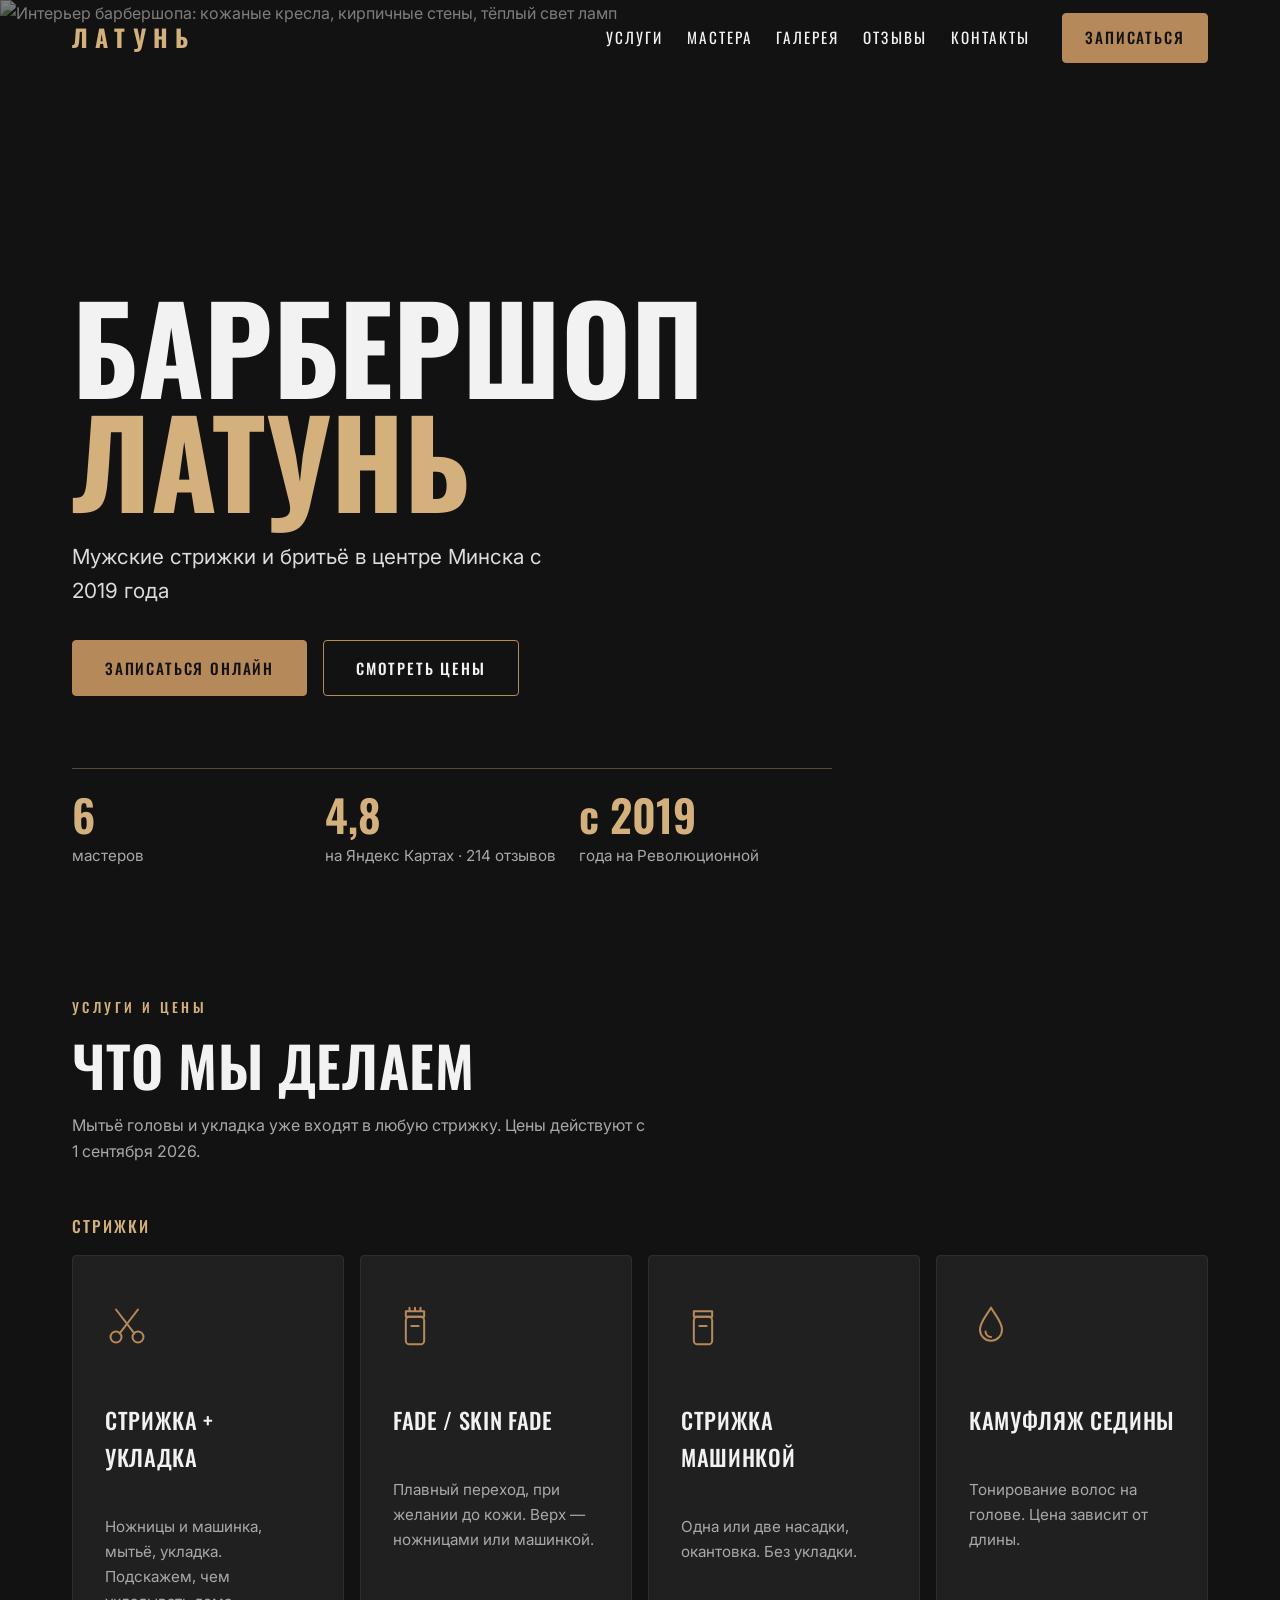
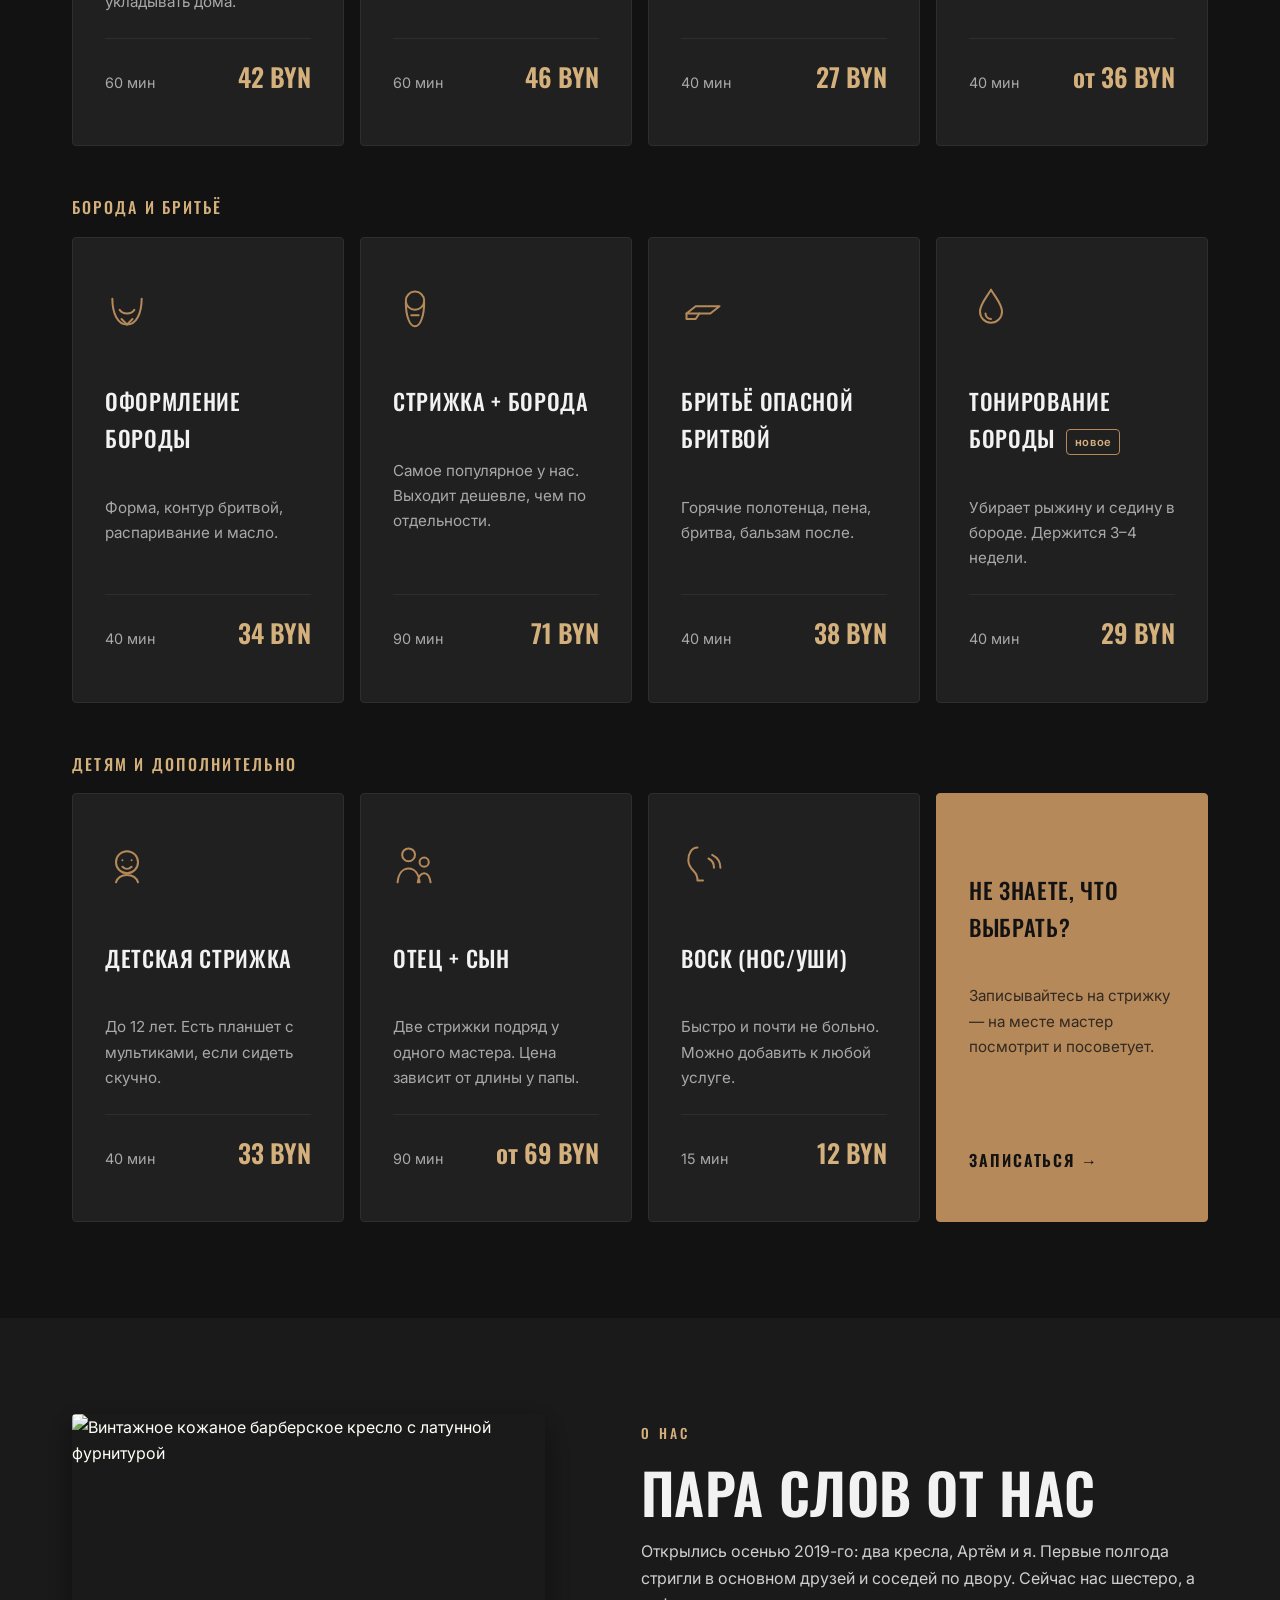
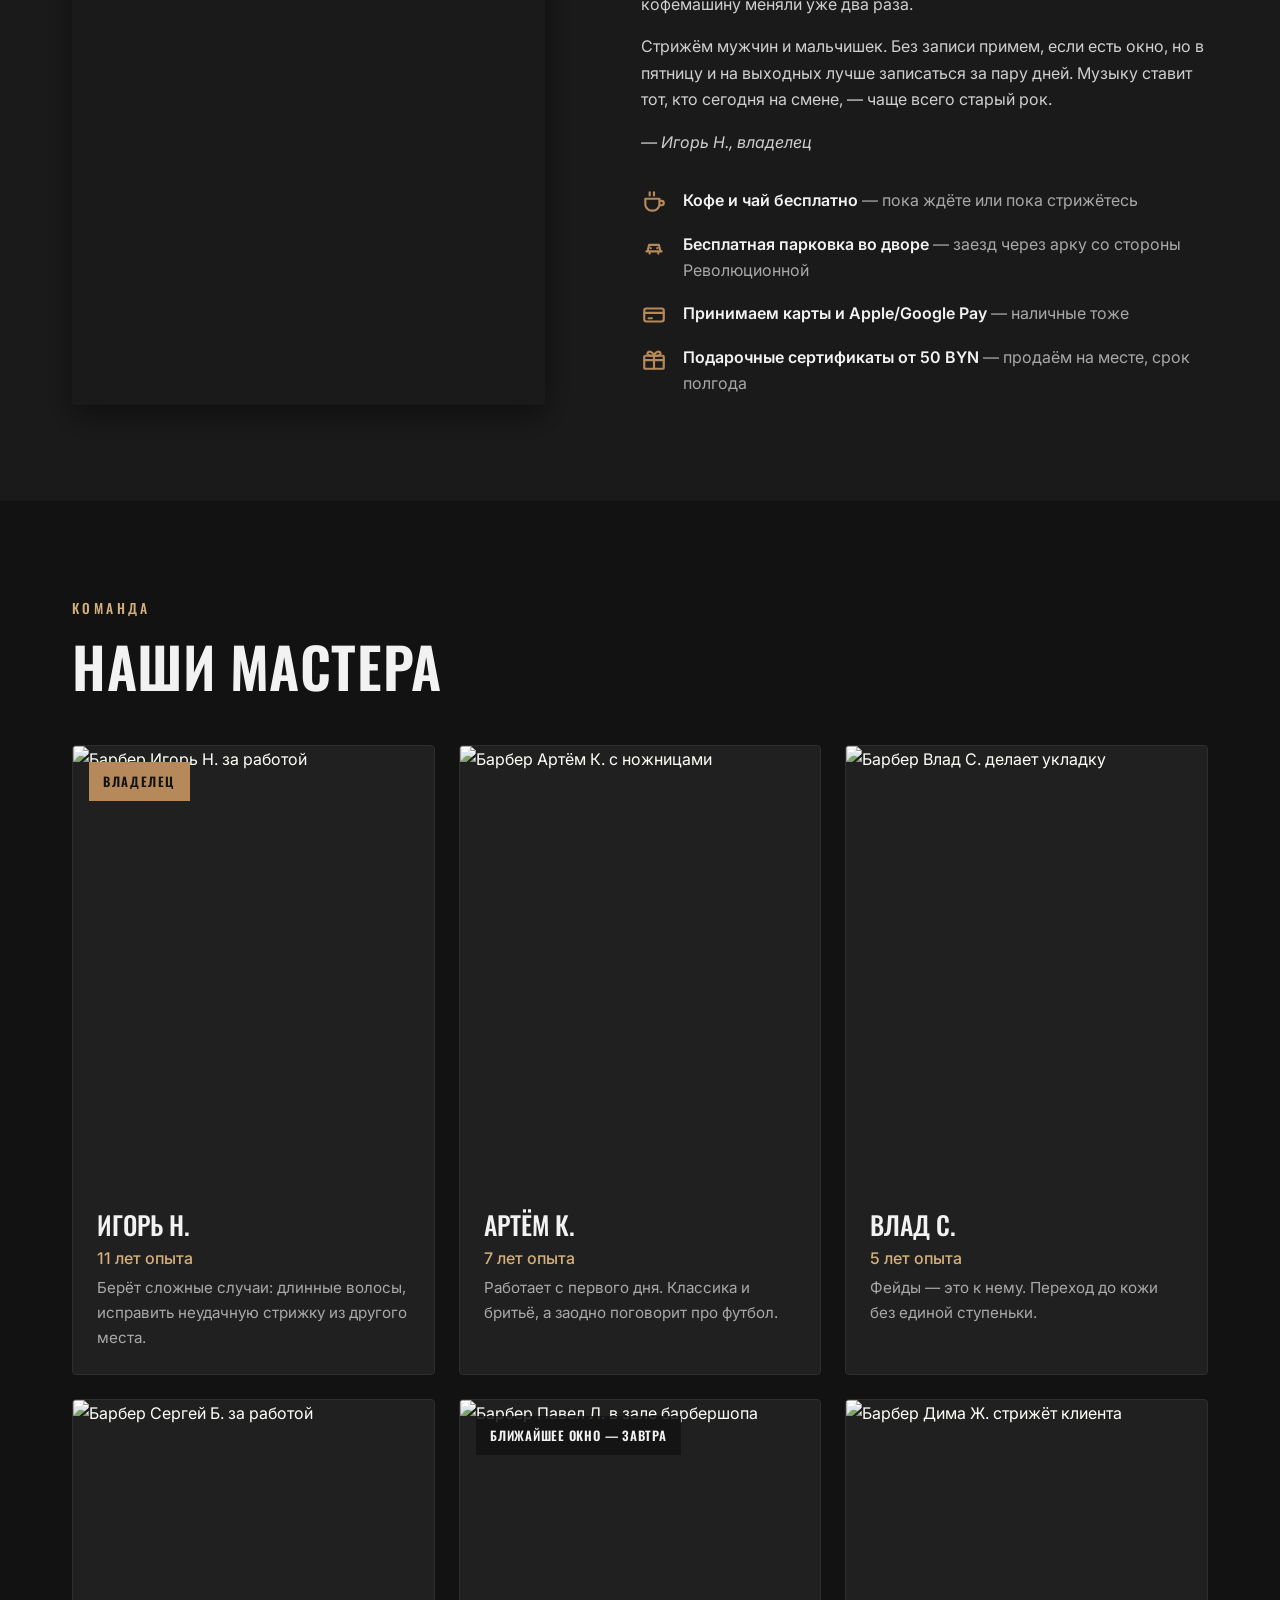
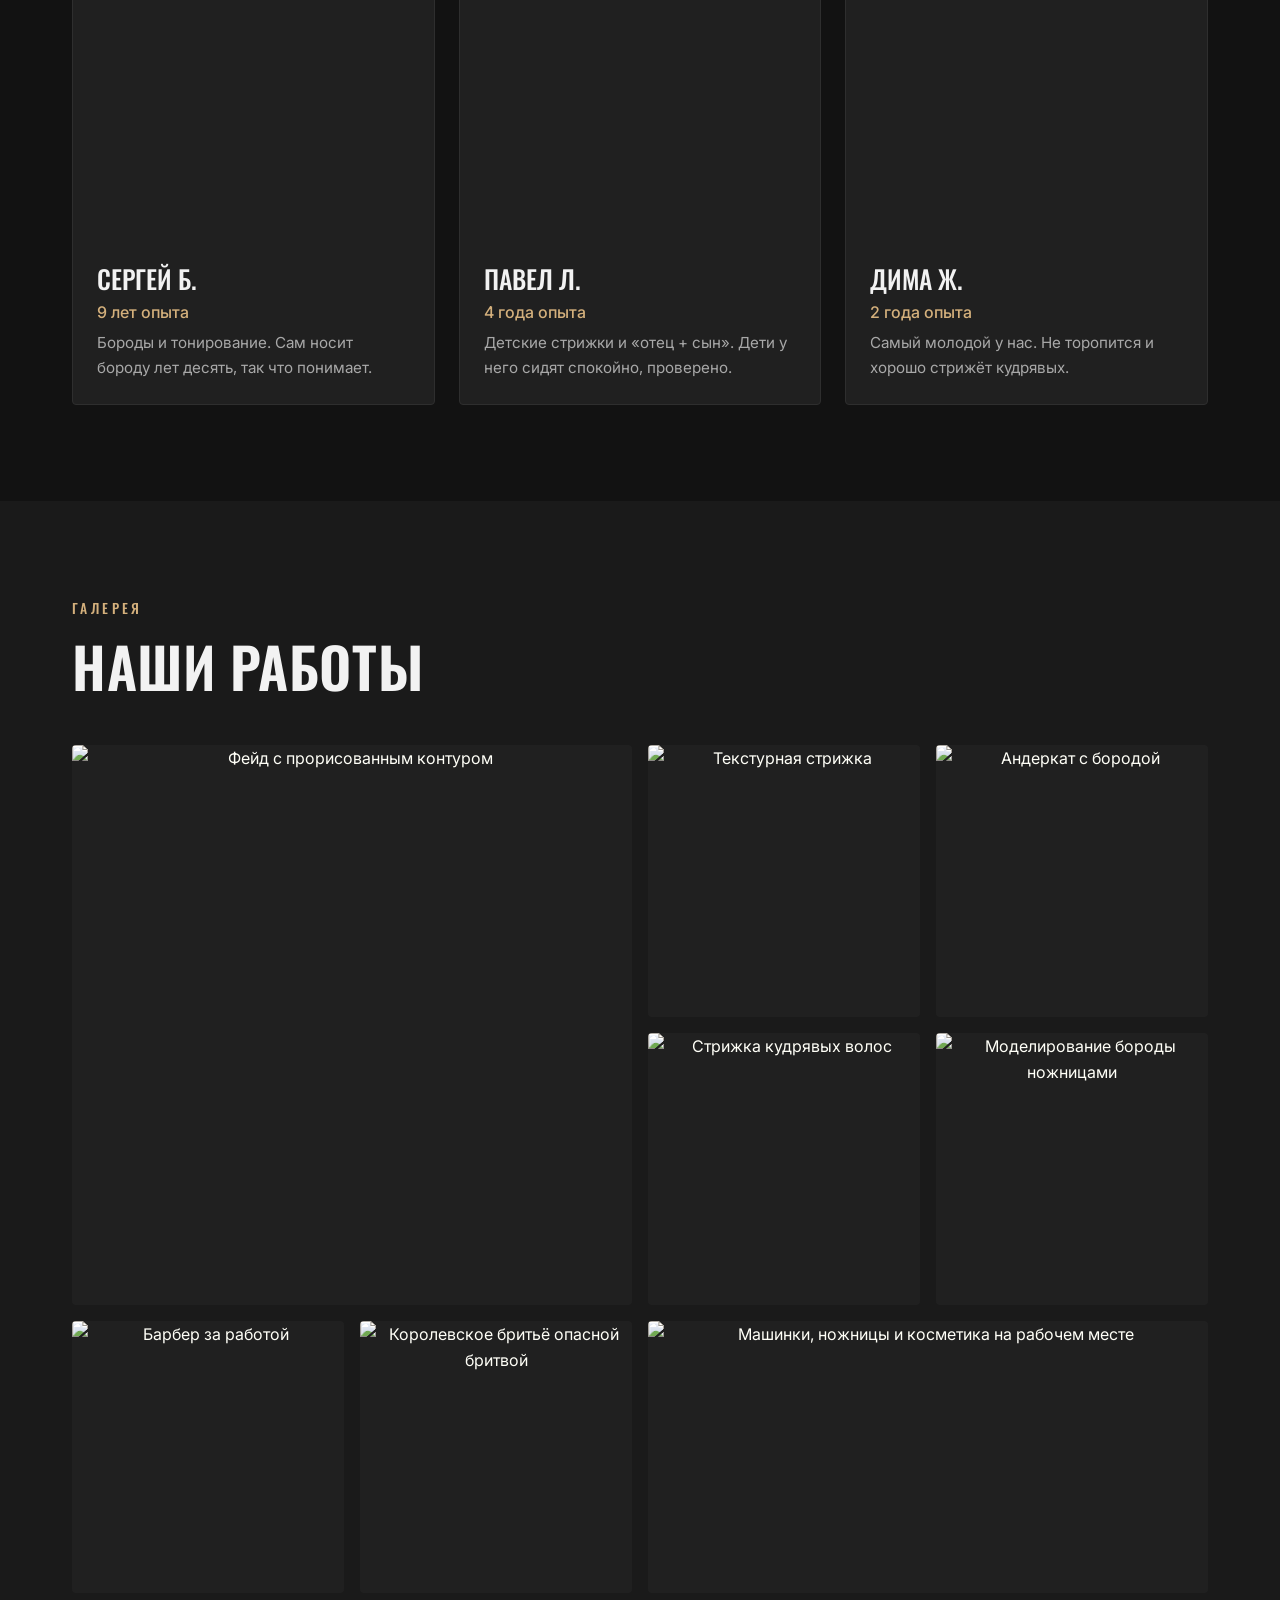
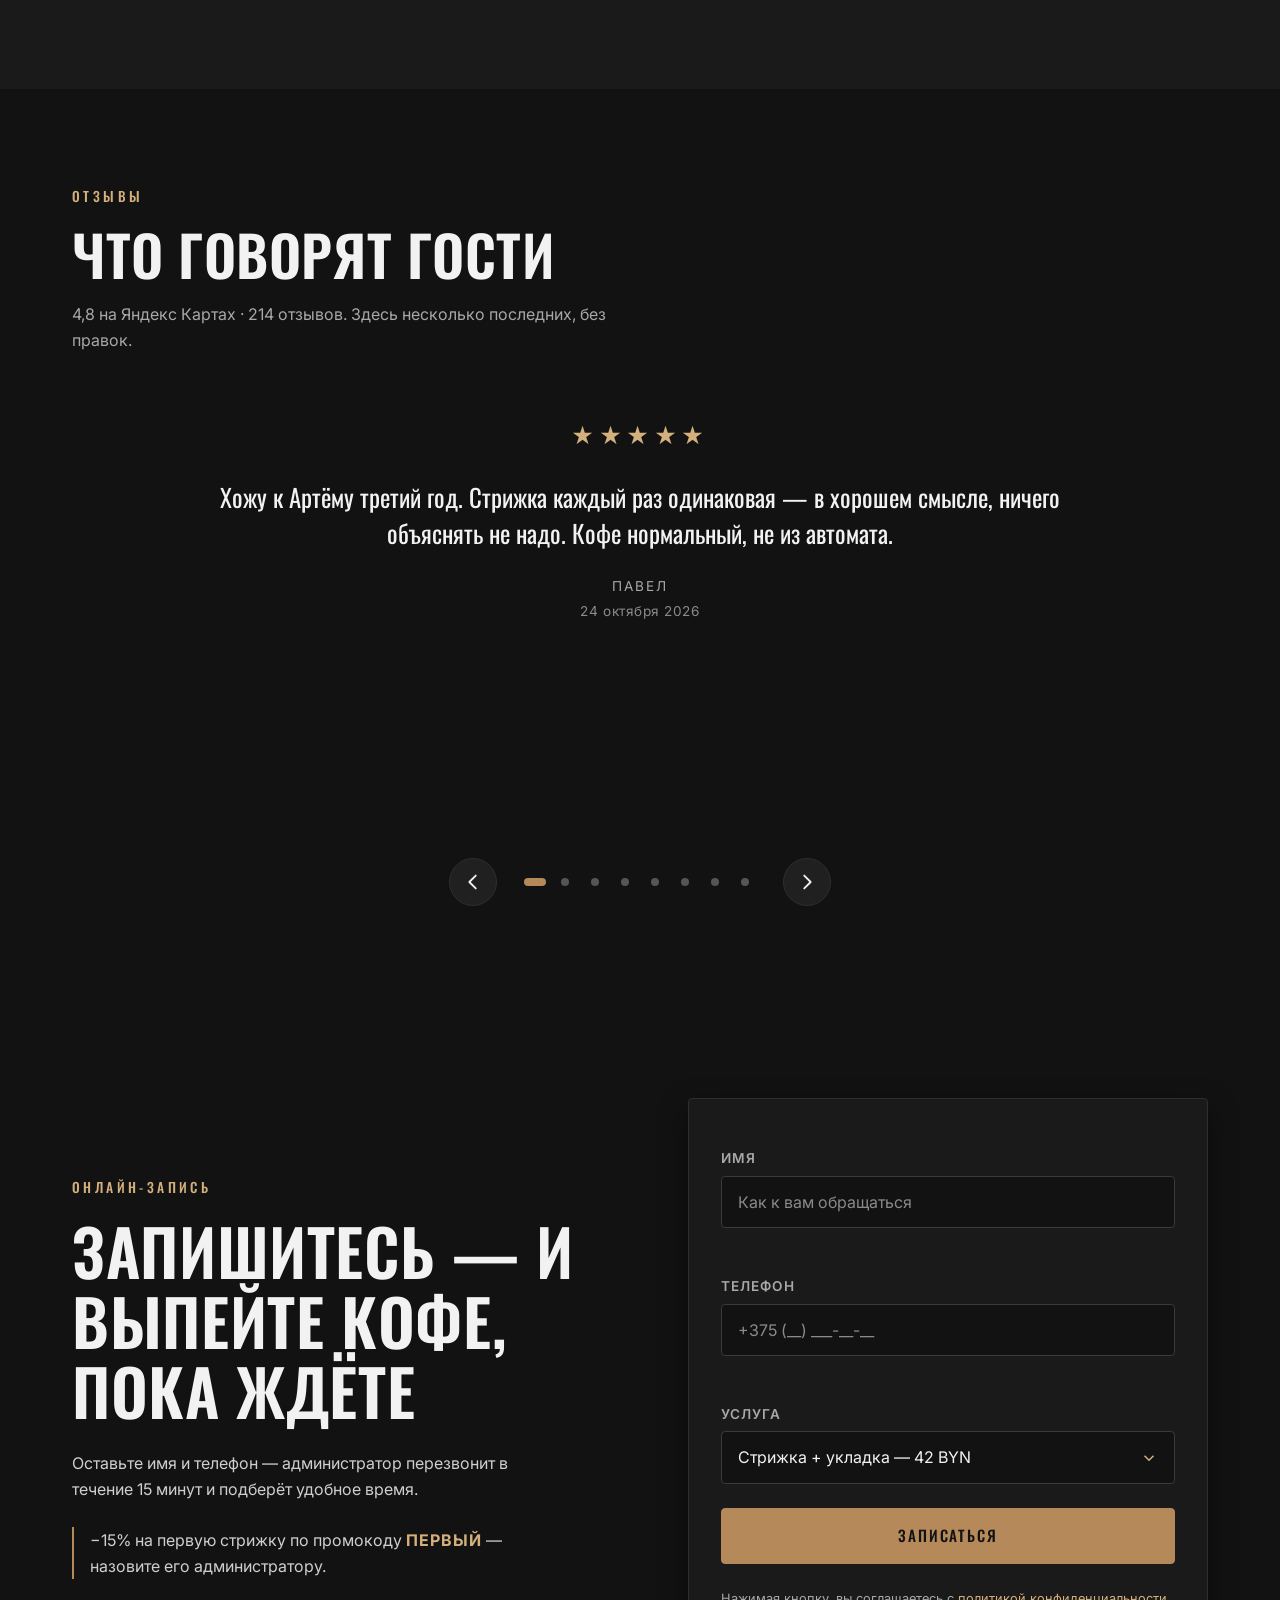
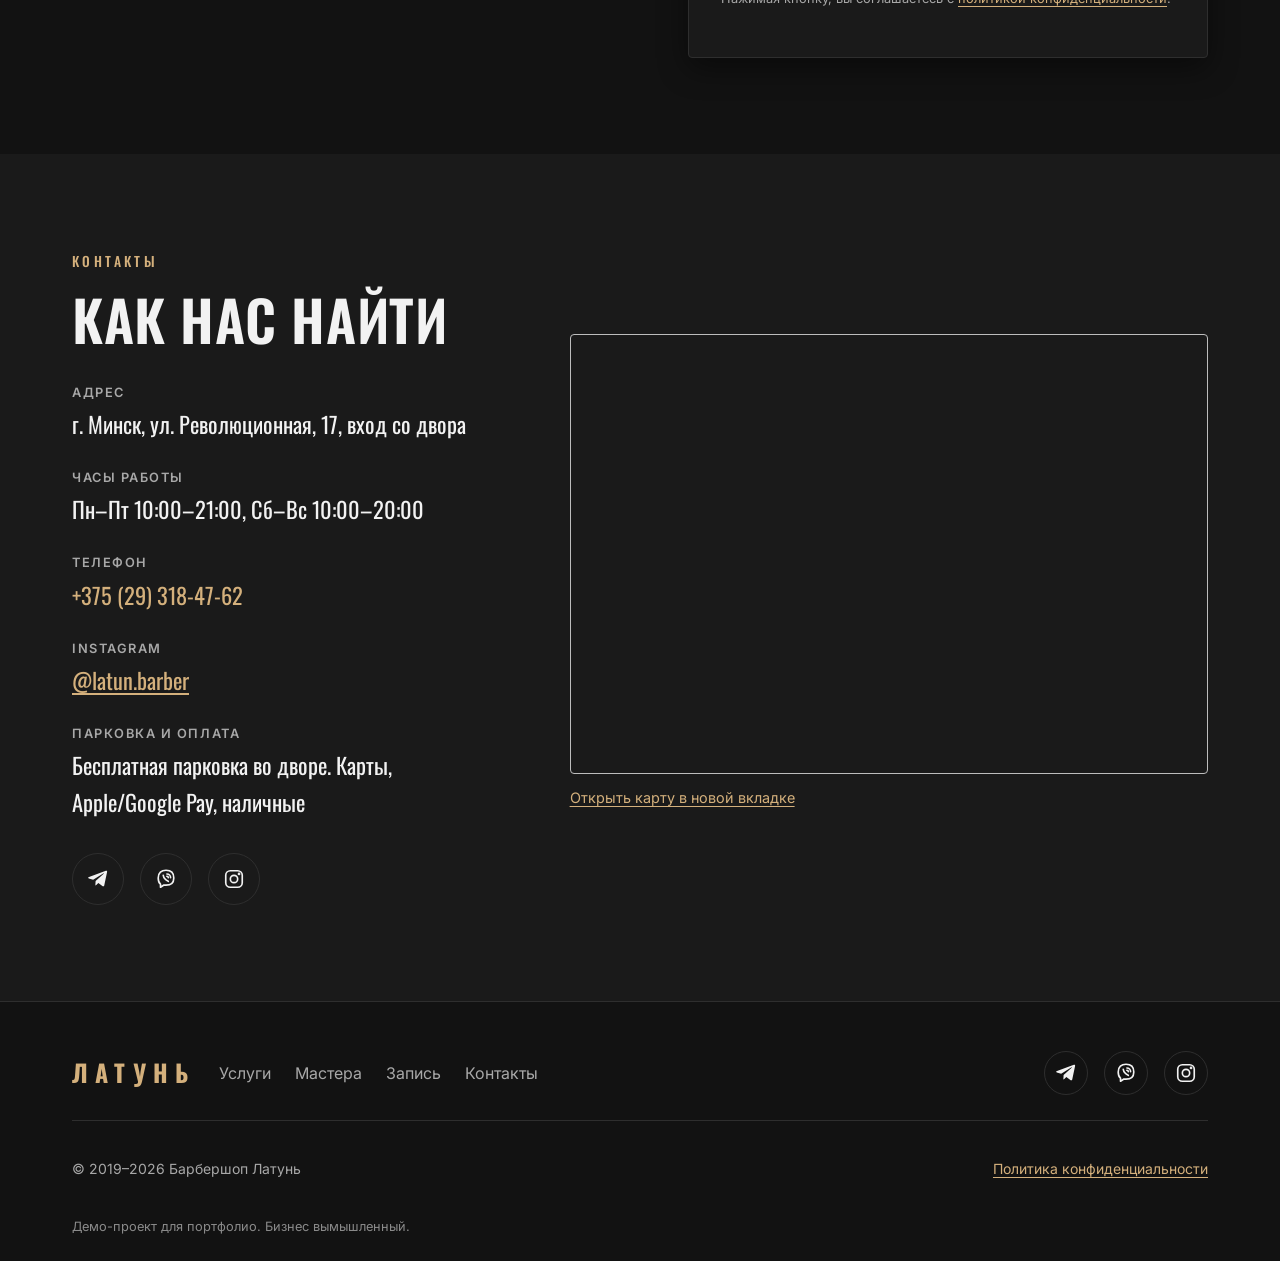
==== index.html @ 8900e9d7 "Латунь: адаптивный лендинг барбершопа со слайдером, галереей и формой записи (демо)" ====
<!DOCTYPE html>
<html lang="ru">
<head>
  <meta charset="UTF-8">
  <meta name="viewport" content="width=device-width, initial-scale=1">
  <title>Барбершоп «Латунь» — мужские стрижки и бритьё в центре Минска</title>
  <meta name="description" content="Барбершоп «Латунь» на Революционной, 17: мужские стрижки, fade, оформление бороды и бритьё. 6 мастеров, 4,8 на Яндекс Картах. Пн–Пт 10:00–21:00, Сб–Вс 10:00–20:00.">
  <meta name="theme-color" content="#121212">

  <!-- Open Graph -->
  <meta property="og:type" content="website">
  <meta property="og:site_name" content="Барбершоп «Латунь»">
  <meta property="og:locale" content="ru_RU">
  <meta property="og:title" content="Барбершоп «Латунь» — Минск">
  <meta property="og:description" content="Мужские стрижки и бритьё в центре Минска с 2019 года. Запишитесь — и выпейте кофе, пока ждёте.">
  <meta property="og:image" content="https://images.unsplash.com/photo-1585747860715-2ba37e788b70?w=1200&h=630&fit=crop&q=80">
  <meta property="og:image:width" content="1200">
  <meta property="og:image:height" content="630">
  <meta property="og:image:alt" content="Интерьер барбершопа «Латунь»">
  <meta name="twitter:card" content="summary_large_image">

  <link rel="icon" href="img/favicon.svg" type="image/svg+xml">

  <!-- Шрифты -->
  <link rel="preconnect" href="https://fonts.googleapis.com">
  <link rel="preconnect" href="https://fonts.gstatic.com" crossorigin>
  <link rel="preconnect" href="https://images.unsplash.com">
  <link href="https://fonts.googleapis.com/css2?family=Inter:wght@400;500;600&family=Oswald:wght@400;500;600;700&display=swap" rel="stylesheet">

  <link rel="stylesheet" href="css/styles.css">
  <!-- класс .js включает анимации появления только при работающем JS;
       если script.js не загрузился за 3 секунды — убираем класс, чтобы контент не остался невидимым -->
  <script>
    document.documentElement.classList.add('js');
    setTimeout(function () { if (!window.latunReady) document.documentElement.classList.remove('js'); }, 3000);
  </script>
</head>
<body>
  <a class="skip-link" href="#main">Перейти к содержимому</a>

  <!-- ===== Шапка ===== -->
  <header class="header" id="header">
    <div class="container header__inner">
      <a href="#top" class="logo" aria-label="Латунь — на главную">ЛАТУНЬ</a>

      <nav class="nav" id="nav" aria-label="Основная навигация">
        <ul class="nav__list">
          <li><a href="#services" class="nav__link">Услуги</a></li>
          <li><a href="#masters" class="nav__link">Мастера</a></li>
          <li><a href="#gallery" class="nav__link">Галерея</a></li>
          <li><a href="#reviews" class="nav__link">Отзывы</a></li>
          <li><a href="#contacts" class="nav__link">Контакты</a></li>
        </ul>
        <a href="#booking" class="btn btn--accent nav__cta">Записаться</a>
      </nav>

      <button class="burger" id="burger" type="button" aria-label="Открыть меню" aria-expanded="false" aria-controls="nav">
        <span></span><span></span><span></span>
      </button>
    </div>
  </header>

  <main id="main">
    <!-- ===== Hero ===== -->
    <section class="hero" id="top">
      <img class="hero__bg"
           src="https://images.unsplash.com/photo-1585747860715-2ba37e788b70?w=1920&q=75&fit=crop"
           srcset="https://images.unsplash.com/photo-1585747860715-2ba37e788b70?w=800&q=70&fit=crop 800w,
                   https://images.unsplash.com/photo-1585747860715-2ba37e788b70?w=1280&q=70&fit=crop 1280w,
                   https://images.unsplash.com/photo-1585747860715-2ba37e788b70?w=1920&q=75&fit=crop 1920w"
           sizes="100vw"
           alt="Интерьер барбершопа: кожаные кресла, кирпичные стены, тёплый свет ламп"
           fetchpriority="high">
      <div class="container hero__content">
        <h1 class="hero__title">Барбершоп <span>Латунь</span></h1>
        <p class="hero__subtitle">Мужские стрижки и бритьё в центре Минска с 2019 года</p>
        <div class="hero__actions">
          <a href="#booking" class="btn btn--accent btn--lg">Записаться онлайн</a>
          <a href="#services" class="btn btn--outline btn--lg">Смотреть цены</a>
        </div>
      </div>
      <div class="container">
        <ul class="facts">
          <li class="facts__item"><strong>6</strong><span>мастеров</span></li>
          <li class="facts__item"><strong>4,8</strong><span>на Яндекс Картах · 214 отзывов</span></li>
          <li class="facts__item"><strong>с 2019</strong><span>года на Революционной</span></li>
        </ul>
      </div>
    </section>

    <!-- ===== Услуги и цены ===== -->
    <section class="section" id="services">
      <div class="container">
        <header class="section__head reveal">
          <p class="eyebrow">Услуги и цены</p>
          <h2 class="section__title">Что мы делаем</h2>
          <p class="section__lead">Мытьё головы и укладка уже входят в любую стрижку. Цены действуют с 1 сентября 2026.</p>
        </header>

        <div class="services">
          <h3 class="services__cat">Стрижки</h3>

          <article class="card service reveal">
            <svg class="service__icon" viewBox="0 0 48 48" aria-hidden="true"><circle cx="12" cy="36" r="6"/><circle cx="36" cy="36" r="6"/><path d="M16 32 36 6M32 32 12 6"/></svg>
            <h4 class="service__name">Стрижка + укладка</h4>
            <p class="service__desc">Ножницы и машинка, мытьё, укладка. Подскажем, чем укладывать дома.</p>
            <div class="service__meta"><span class="service__time">60 мин</span><span class="service__price">42 BYN</span></div>
          </article>

          <article class="card service reveal">
            <svg class="service__icon" viewBox="0 0 48 48" aria-hidden="true"><rect x="14" y="14" width="20" height="30" rx="4"/><path d="M14 8h20v6H14zM18 4v4M24 4v4M30 4v4M20 24h8"/></svg>
            <h4 class="service__name">Fade / skin fade</h4>
            <p class="service__desc">Плавный переход, при желании до кожи. Верх — ножницами или машинкой.</p>
            <div class="service__meta"><span class="service__time">60 мин</span><span class="service__price">46 BYN</span></div>
          </article>

          <article class="card service reveal">
            <svg class="service__icon" viewBox="0 0 48 48" aria-hidden="true"><rect x="14" y="14" width="20" height="30" rx="4"/><path d="M14 8h20v6H14zM20 24h8"/></svg>
            <h4 class="service__name">Стрижка машинкой</h4>
            <p class="service__desc">Одна или две насадки, окантовка. Без укладки.</p>
            <div class="service__meta"><span class="service__time">40 мин</span><span class="service__price">27 BYN</span></div>
          </article>

          <article class="card service reveal">
            <svg class="service__icon" viewBox="0 0 48 48" aria-hidden="true"><path d="M24 4c6 10 12 16 12 24a12 12 0 0 1-24 0c0-8 6-14 12-24z"/><path d="M18 30a6 6 0 0 0 6 6"/></svg>
            <h4 class="service__name">Камуфляж седины</h4>
            <p class="service__desc">Тонирование волос на голове. Цена зависит от длины.</p>
            <div class="service__meta"><span class="service__time">40 мин</span><span class="service__price">от 36 BYN</span></div>
          </article>

          <h3 class="services__cat">Борода и бритьё</h3>

          <article class="card service reveal">
            <svg class="service__icon" viewBox="0 0 48 48" aria-hidden="true"><path d="M8 14c0 16 6 28 16 28s16-12 16-28"/><path d="M16 26c2 3 5 4 8 4s6-1 8-4M18 36l6 6 6-6"/></svg>
            <h4 class="service__name">Оформление бороды</h4>
            <p class="service__desc">Форма, контур бритвой, распаривание и масло.</p>
            <div class="service__meta"><span class="service__time">40 мин</span><span class="service__price">34 BYN</span></div>
          </article>

          <article class="card service reveal">
            <svg class="service__icon" viewBox="0 0 48 48" aria-hidden="true"><circle cx="24" cy="16" r="10"/><path d="M14 18c0 14 4 26 10 26s10-12 10-26"/><path d="M20 32h8"/></svg>
            <h4 class="service__name">Стрижка + борода</h4>
            <p class="service__desc">Самое популярное у нас. Выходит дешевле, чем по отдельности.</p>
            <div class="service__meta"><span class="service__time">90 мин</span><span class="service__price">71 BYN</span></div>
          </article>

          <article class="card service reveal">
            <svg class="service__icon" viewBox="0 0 48 48" aria-hidden="true"><path d="M6 30h26l10-8H16z"/><path d="M6 30v6h10l4-6"/></svg>
            <h4 class="service__name">Бритьё опасной бритвой</h4>
            <p class="service__desc">Горячие полотенца, пена, бритва, бальзам после.</p>
            <div class="service__meta"><span class="service__time">40 мин</span><span class="service__price">38 BYN</span></div>
          </article>

          <article class="card service reveal">
            <svg class="service__icon" viewBox="0 0 48 48" aria-hidden="true"><path d="M24 4c6 10 12 16 12 24a12 12 0 0 1-24 0c0-8 6-14 12-24z"/><path d="M18 30a6 6 0 0 0 6 6"/></svg>
            <h4 class="service__name">Тонирование бороды <span class="service__tag">новое</span></h4>
            <p class="service__desc">Убирает рыжину и седину в бороде. Держится 3–4 недели.</p>
            <div class="service__meta"><span class="service__time">40 мин</span><span class="service__price">29 BYN</span></div>
          </article>

          <h3 class="services__cat">Детям и дополнительно</h3>

          <article class="card service reveal">
            <svg class="service__icon" viewBox="0 0 48 48" aria-hidden="true"><circle cx="24" cy="22" r="12"/><path d="M19 20h.01M29 20h.01M19 27c3 3 7 3 10 0M12 44c2-6 7-8 12-8s10 2 12 8"/></svg>
            <h4 class="service__name">Детская стрижка</h4>
            <p class="service__desc">До 12 лет. Есть планшет с мультиками, если сидеть скучно.</p>
            <div class="service__meta"><span class="service__time">40 мин</span><span class="service__price">33 BYN</span></div>
          </article>

          <article class="card service reveal">
            <svg class="service__icon" viewBox="0 0 48 48" aria-hidden="true"><circle cx="17" cy="14" r="7"/><circle cx="34" cy="22" r="5"/><path d="M5 44c1-10 6-15 12-15s11 5 12 15M27 44c1-7 4-10 7-10s6 3 7 10"/></svg>
            <h4 class="service__name">Отец + сын</h4>
            <p class="service__desc">Две стрижки подряд у одного мастера. Цена зависит от длины у папы.</p>
            <div class="service__meta"><span class="service__time">90 мин</span><span class="service__price">от 69 BYN</span></div>
          </article>

          <article class="card service reveal">
            <svg class="service__icon" viewBox="0 0 48 48" aria-hidden="true"><path d="M18 6c-6 0-10 6-10 14 0 6 3 9 6 12s4 6 4 10h6"/><path d="M30 18c4 2 6 6 6 10M34 14c6 3 9 8 9 14"/></svg>
            <h4 class="service__name">Воск (нос/уши)</h4>
            <p class="service__desc">Быстро и почти не больно. Можно добавить к любой услуге.</p>
            <div class="service__meta"><span class="service__time">15 мин</span><span class="service__price">12 BYN</span></div>
          </article>

          <a href="#booking" class="card service service--cta reveal">
            <h4 class="service__name">Не знаете, что выбрать?</h4>
            <p class="service__desc">Записывайтесь на стрижку — на месте мастер посмотрит и посоветует.</p>
            <span class="service__link">Записаться &rarr;</span>
          </a>
        </div>
      </div>
    </section>

    <!-- ===== О нас ===== -->
    <section class="section section--alt" id="about">
      <div class="container about">
        <div class="about__media reveal">
          <img src="https://images.unsplash.com/photo-1512690459411-b9245aed614b?w=900&h=1100&fit=crop&q=75"
               alt="Винтажное кожаное барберское кресло с латунной фурнитурой"
               width="900" height="1100" loading="lazy">
        </div>
        <div class="about__text reveal">
          <p class="eyebrow">О нас</p>
          <h2 class="section__title">Пара слов от нас</h2>
          <p>Открылись осенью 2019-го: два кресла, Артём и я. Первые полгода стригли в основном друзей и соседей по двору. Сейчас нас шестеро, а кофемашину меняли уже два раза.</p>
          <p>Стрижём мужчин и мальчишек. Без записи примем, если есть окно, но в пятницу и на выходных лучше записаться за пару дней. Музыку ставит тот, кто сегодня на смене, — чаще всего старый рок.</p>
          <p class="about__sign">— Игорь Н., владелец</p>
          <ul class="perks">
            <li class="perks__item">
              <svg viewBox="0 0 24 24" aria-hidden="true"><path d="M4 9h13v5a6 6 0 0 1-6 6H10a6 6 0 0 1-6-6zM17 11h2a2 2 0 0 1 0 4h-2M8 3v3M12 3v3"/></svg>
              <span><strong>Кофе и чай бесплатно</strong> — пока ждёте или пока стрижётесь</span>
            </li>
            <li class="perks__item">
              <svg viewBox="0 0 24 24" aria-hidden="true"><path d="M5 17h14M6 17l1.5-6h9L18 17M8 17v2M16 17v2M9 14h.01M15 14h.01"/></svg>
              <span><strong>Бесплатная парковка во дворе</strong> — заезд через арку со стороны Революционной</span>
            </li>
            <li class="perks__item">
              <svg viewBox="0 0 24 24" aria-hidden="true"><rect x="3" y="6" width="18" height="12" rx="2"/><path d="M3 10h18M7 15h3"/></svg>
              <span><strong>Принимаем карты и Apple/Google Pay</strong> — наличные тоже</span>
            </li>
            <li class="perks__item">
              <svg viewBox="0 0 24 24" aria-hidden="true"><rect x="3" y="9" width="18" height="12" rx="1"/><path d="M3 13h18M12 9v12M12 9c-1-4-6-5-6-2s6 2 6 2zM12 9c1-4 6-5 6-2s-6 2-6 2z"/></svg>
              <span><strong>Подарочные сертификаты от 50 BYN</strong> — продаём на месте, срок полгода</span>
            </li>
          </ul>
        </div>
      </div>
    </section>

    <!-- ===== Мастера ===== -->
    <section class="section" id="masters">
      <div class="container">
        <header class="section__head reveal">
          <p class="eyebrow">Команда</p>
          <h2 class="section__title">Наши мастера</h2>
        </header>

        <div class="masters">
          <article class="card master reveal">
            <div class="master__photo">
              <img src="https://images.unsplash.com/photo-1582771498000-8ad44e6c84db?w=600&h=720&fit=crop&q=75"
                   alt="Барбер Игорь Н. за работой" width="600" height="720" loading="lazy">
              <span class="master__badge">Владелец</span>
            </div>
            <div class="master__body">
              <h3 class="master__name">Игорь Н.</h3>
              <p class="master__exp">11 лет опыта</p>
              <p class="master__spec">Берёт сложные случаи: длинные волосы, исправить неудачную стрижку из другого места.</p>
            </div>
          </article>

          <article class="card master reveal">
            <div class="master__photo">
              <img src="https://images.unsplash.com/photo-1553521041-d168abd31de3?w=600&h=720&fit=crop&q=75"
                   alt="Барбер Артём К. с ножницами" width="600" height="720" loading="lazy">
            </div>
            <div class="master__body">
              <h3 class="master__name">Артём К.</h3>
              <p class="master__exp">7 лет опыта</p>
              <p class="master__spec">Работает с первого дня. Классика и бритьё, а заодно поговорит про футбол.</p>
            </div>
          </article>

          <article class="card master reveal">
            <div class="master__photo">
              <img src="https://images.unsplash.com/photo-1598524374912-6b0b0bab43dd?w=600&h=720&fit=crop&q=75"
                   alt="Барбер Влад С. делает укладку" width="600" height="720" loading="lazy">
            </div>
            <div class="master__body">
              <h3 class="master__name">Влад С.</h3>
              <p class="master__exp">5 лет опыта</p>
              <p class="master__spec">Фейды — это к нему. Переход до кожи без единой ступеньки.</p>
            </div>
          </article>

          <article class="card master reveal">
            <div class="master__photo">
              <img src="https://images.unsplash.com/photo-1605497787865-e6d4762b386f?w=600&h=720&fit=crop&q=75"
                   alt="Барбер Сергей Б. за работой" width="600" height="720" loading="lazy">
            </div>
            <div class="master__body">
              <h3 class="master__name">Сергей Б.</h3>
              <p class="master__exp">9 лет опыта</p>
              <p class="master__spec">Бороды и тонирование. Сам носит бороду лет десять, так что понимает.</p>
            </div>
          </article>

          <article class="card master reveal">
            <div class="master__photo">
              <img src="https://images.unsplash.com/photo-1703792684940-a05aa0f1188f?w=600&h=720&fit=crop&q=75"
                   alt="Барбер Павел Л. в зале барбершопа" width="600" height="720" loading="lazy">
              <span class="master__badge master__badge--muted">Ближайшее окно — завтра</span>
            </div>
            <div class="master__body">
              <h3 class="master__name">Павел Л.</h3>
              <p class="master__exp">4 года опыта</p>
              <p class="master__spec">Детские стрижки и «отец + сын». Дети у него сидят спокойно, проверено.</p>
            </div>
          </article>

          <article class="card master reveal">
            <div class="master__photo">
              <img src="https://images.unsplash.com/photo-1640301133857-c4bc5789c1bb?w=600&h=720&fit=crop&q=75"
                   alt="Барбер Дима Ж. стрижёт клиента" width="600" height="720" loading="lazy">
            </div>
            <div class="master__body">
              <h3 class="master__name">Дима Ж.</h3>
              <p class="master__exp">2 года опыта</p>
              <p class="master__spec">Самый молодой у нас. Не торопится и хорошо стрижёт кудрявых.</p>
            </div>
          </article>
        </div>
      </div>
    </section>

    <!-- ===== Галерея ===== -->
    <section class="section section--alt" id="gallery">
      <div class="container">
        <header class="section__head reveal">
          <p class="eyebrow">Галерея</p>
          <h2 class="section__title">Наши работы</h2>
        </header>

        <ul class="gallery" id="galleryList">
          <li><button class="gallery__item" type="button" data-full="https://images.unsplash.com/photo-1599351431202-1e0f0137899a?w=1600&q=80" aria-label="Открыть фото: фейд с прорисованным контуром">
            <img src="https://images.unsplash.com/photo-1599351431202-1e0f0137899a?w=600&h=600&fit=crop&q=70" alt="Фейд с прорисованным контуром" loading="lazy" width="600" height="600"></button></li>
          <li><button class="gallery__item" type="button" data-full="https://images.unsplash.com/photo-1622286342621-4bd786c2447c?w=1600&q=80" aria-label="Открыть фото: текстурная стрижка">
            <img src="https://images.unsplash.com/photo-1622286342621-4bd786c2447c?w=600&h=600&fit=crop&q=70" alt="Текстурная стрижка" loading="lazy" width="600" height="600"></button></li>
          <li><button class="gallery__item" type="button" data-full="https://images.unsplash.com/photo-1593702275687-f8b402bf1fb5?w=1600&q=80" aria-label="Открыть фото: андеркат с бородой">
            <img src="https://images.unsplash.com/photo-1593702275687-f8b402bf1fb5?w=600&h=600&fit=crop&q=70" alt="Андеркат с бородой" loading="lazy" width="600" height="600"></button></li>
          <li><button class="gallery__item" type="button" data-full="https://images.unsplash.com/photo-1567894340315-735d7c361db0?w=1600&q=80" aria-label="Открыть фото: стрижка кудрявых волос">
            <img src="https://images.unsplash.com/photo-1567894340315-735d7c361db0?w=600&h=600&fit=crop&q=70" alt="Стрижка кудрявых волос" loading="lazy" width="600" height="600"></button></li>
          <li><button class="gallery__item" type="button" data-full="https://images.unsplash.com/photo-1517832606299-7ae9b720a186?w=1600&q=80" aria-label="Открыть фото: моделирование бороды">
            <img src="https://images.unsplash.com/photo-1517832606299-7ae9b720a186?w=600&h=600&fit=crop&q=70" alt="Моделирование бороды ножницами" loading="lazy" width="600" height="600"></button></li>
          <li><button class="gallery__item" type="button" data-full="https://images.unsplash.com/photo-1622287162716-f311baa1a2b8?w=1600&q=80" aria-label="Открыть фото: процесс стрижки">
            <img src="https://images.unsplash.com/photo-1622287162716-f311baa1a2b8?w=600&h=600&fit=crop&q=70" alt="Барбер за работой" loading="lazy" width="600" height="600"></button></li>
          <li><button class="gallery__item" type="button" data-full="https://images.unsplash.com/photo-1605497788044-5a32c7078486?w=1600&q=80" aria-label="Открыть фото: королевское бритьё">
            <img src="https://images.unsplash.com/photo-1605497788044-5a32c7078486?w=600&h=600&fit=crop&q=70" alt="Королевское бритьё опасной бритвой" loading="lazy" width="600" height="600"></button></li>
          <li><button class="gallery__item" type="button" data-full="https://images.unsplash.com/photo-1621605815971-fbc98d665033?w=1600&q=80" aria-label="Открыть фото: инструменты барбера">
            <img src="https://images.unsplash.com/photo-1621605815971-fbc98d665033?w=600&h=600&fit=crop&q=70" alt="Машинки, ножницы и косметика на рабочем месте" loading="lazy" width="600" height="600"></button></li>
        </ul>
      </div>
    </section>

    <!-- ===== Отзывы ===== -->
    <section class="section" id="reviews">
      <div class="container">
        <header class="section__head reveal">
          <p class="eyebrow">Отзывы</p>
          <h2 class="section__title">Что говорят гости</h2>
          <p class="section__lead">4,8 на Яндекс Картах · 214 отзывов. Здесь несколько последних, без правок.</p>
        </header>

        <div class="slider reveal" id="slider" aria-roledescription="карусель" aria-label="Отзывы клиентов">
          <div class="slider__viewport">
            <div class="slider__track" id="sliderTrack">
              <figure class="review" aria-roledescription="слайд" aria-label="1 из 8">
                <div class="review__stars" role="img" aria-label="Оценка 5 из 5">★★★★★</div>
                <blockquote class="review__text">Хожу к Артёму третий год. Стрижка каждый раз одинаковая — в хорошем смысле, ничего объяснять не надо. Кофе нормальный, не из автомата.</blockquote>
                <figcaption class="review__author">Павел <time datetime="2026-10-24">24 октября 2026</time></figcaption>
              </figure>
              <figure class="review" aria-roledescription="слайд" aria-label="2 из 8">
                <div class="review__stars" role="img" aria-label="Оценка 5 из 5">★★★★★</div>
                <blockquote class="review__text">лучший фейд в городе, влад красавчик</blockquote>
                <figcaption class="review__author">Никита Р. <time datetime="2026-10-18">18 октября 2026</time></figcaption>
              </figure>
              <figure class="review" aria-roledescription="слайд" aria-label="3 из 8">
                <div class="review__stars" role="img" aria-label="Оценка 4 из 5">★★★★<span class="review__star-off">★</span></div>
                <blockquote class="review__text">Был записан на 18:00, сел в кресло в 18:25 — мастер задержался с предыдущим клиентом. Извинились, налили кофе. Долго ждал, но стрижка огонь, Влад своё дело знает. Ставлю 4, в следующий раз надеюсь без ожидания.</blockquote>
                <figcaption class="review__author">Алексей М. <time datetime="2026-10-09">9 октября 2026</time></figcaption>
                <div class="review__reply">
                  <p class="review__reply-title">Ответ барбершопа</p>
                  <p>Алексей, спасибо, что написали. В тот вечер перед вами была сложная стрижка, и мы не уложились. Теперь на fade ставим запас 15 минут. В следующий раз кофе за наш счёт — хотя он и так бесплатный 🙂</p>
                </div>
              </figure>
              <figure class="review" aria-roledescription="слайд" aria-label="4 из 8">
                <div class="review__stars" role="img" aria-label="Оценка 5 из 5">★★★★★</div>
                <blockquote class="review__text">Ходили с сыном на «отец + сын» к Павлу 👍 Малой сидел спокойно, смотрел мультики, я тоже постригся. Удобно что парковка прямо во дворе</blockquote>
                <figcaption class="review__author">Андрей Л. <time datetime="2026-09-27">27 сентября 2026</time></figcaption>
              </figure>
              <figure class="review" aria-roledescription="слайд" aria-label="5 из 8">
                <div class="review__stars" role="img" aria-label="Оценка 5 из 5">★★★★★</div>
                <blockquote class="review__text">Нормально. Быстро, аккуратно, без лишних разговоров.</blockquote>
                <figcaption class="review__author">Сергей <time datetime="2026-09-21">21 сентября 2026</time></figcaption>
              </figure>
              <figure class="review" aria-roledescription="слайд" aria-label="6 из 8">
                <div class="review__stars" role="img" aria-label="Оценка 5 из 5">★★★★★</div>
                <blockquote class="review__text">Сделал тонирование бороды у Сергея. Боялся, что будет как гуталин, но нет — седина просто стала мягче. Жена не заметила, пока сам не сказал 😄</blockquote>
                <figcaption class="review__author">Владимир Т. <time datetime="2026-09-12">12 сентября 2026</time></figcaption>
              </figure>
              <figure class="review" aria-roledescription="слайд" aria-label="7 из 8">
                <div class="review__stars" role="img" aria-label="Оценка 4 из 5">★★★★<span class="review__star-off">★</span></div>
                <blockquote class="review__text">Стригусь второй раз. Музыка хорошая, атмосфера спокойная. Дороже, чем у меня на районе, но и делают аккуратнее. Минус звезда за выходные — свободных окон почти нет, записывался за неделю.</blockquote>
                <figcaption class="review__author">Егор <time datetime="2026-08-30">30 августа 2026</time></figcaption>
              </figure>
              <figure class="review" aria-roledescription="слайд" aria-label="8 из 8">
                <div class="review__stars" role="img" aria-label="Оценка 5 из 5">★★★★★</div>
                <blockquote class="review__text">Дима молодой, но очень аккуратный. Наконец-то кто-то нормально постриг кудрявые волосы, а не «машинкой по бокам, сверху как получится». Приду ещё 🔥</blockquote>
                <figcaption class="review__author">Максим К. <time datetime="2026-08-16">16 августа 2026</time></figcaption>
              </figure>
            </div>
          </div>

          <div class="slider__controls">
            <button class="icon-btn" type="button" id="sliderPrev" aria-label="Предыдущий отзыв">
              <svg viewBox="0 0 24 24" aria-hidden="true"><path d="M15 5l-7 7 7 7"/></svg>
            </button>
            <div class="slider__dots" id="sliderDots"></div>
            <button class="icon-btn" type="button" id="sliderNext" aria-label="Следующий отзыв">
              <svg viewBox="0 0 24 24" aria-hidden="true"><path d="M9 5l7 7-7 7"/></svg>
            </button>
          </div>
        </div>
      </div>
    </section>

    <!-- ===== Запись ===== -->
    <section class="section booking" id="booking">
      <div class="container booking__inner">
        <div class="booking__text reveal">
          <p class="eyebrow">Онлайн-запись</p>
          <h2 class="booking__title">Запишитесь — и выпейте кофе, пока ждёте</h2>
          <p>Оставьте имя и телефон — администратор перезвонит в течение 15 минут и подберёт удобное время.</p>
          <p class="booking__promo">−15% на первую стрижку по промокоду <strong>ПЕРВЫЙ</strong> — назовите его администратору.</p>
        </div>

        <div class="booking__box reveal">
          <form class="form" id="bookingForm" novalidate>
            <div class="form__field">
              <label for="name">Имя</label>
              <input id="name" name="name" type="text" autocomplete="given-name" placeholder="Как к вам обращаться" required aria-describedby="nameError">
              <p class="form__error" id="nameError" aria-live="polite"></p>
            </div>
            <div class="form__field">
              <label for="phone">Телефон</label>
              <input id="phone" name="phone" type="tel" inputmode="tel" autocomplete="tel" placeholder="+375 (__) ___-__-__" required aria-describedby="phoneError">
              <p class="form__error" id="phoneError" aria-live="polite"></p>
            </div>
            <div class="form__field">
              <label for="service">Услуга</label>
              <select id="service" name="service">
                <option>Стрижка + укладка — 42 BYN</option>
                <option>Fade / skin fade — 46 BYN</option>
                <option>Стрижка машинкой — 27 BYN</option>
                <option>Детская стрижка — 33 BYN</option>
                <option>Отец + сын — от 69 BYN</option>
                <option>Оформление бороды — 34 BYN</option>
                <option>Стрижка + борода — 71 BYN</option>
                <option>Бритьё опасной бритвой — 38 BYN</option>
                <option>Тонирование бороды — 29 BYN</option>
                <option>Камуфляж седины — от 36 BYN</option>
                <option>Воск (нос/уши) — 12 BYN</option>
              </select>
            </div>
            <button class="btn btn--accent btn--lg form__submit" type="submit">Записаться</button>
            <p class="form__note">Нажимая кнопку, вы соглашаетесь с <a href="privacy.html" class="link">политикой конфиденциальности</a>.</p>
          </form>

          <div class="form-success" id="formSuccess" hidden tabindex="-1">
            <svg viewBox="0 0 48 48" aria-hidden="true"><circle cx="24" cy="24" r="21"/><path d="M15 25l6 6 12-13"/></svg>
            <h3>Спасибо, <span id="successName"></span>!</h3>
            <p>Заявка принята. Мы перезвоним в течение 15 минут, чтобы подтвердить время. Кофе уже ждёт.</p>
            <p class="form-success__demo">Демо-режим: данные никуда не отправляются</p>
            <button class="btn btn--outline form-success__again" type="button" id="bookAgain">Записаться ещё раз</button>
          </div>
        </div>
      </div>
    </section>

    <!-- ===== Контакты ===== -->
    <section class="section section--alt" id="contacts">
      <div class="container contacts">
        <div class="contacts__info reveal">
          <p class="eyebrow">Контакты</p>
          <h2 class="section__title">Как нас найти</h2>
          <dl class="contacts__list">
            <div><dt>Адрес</dt><dd>г. Минск, ул. Революционная, 17, вход со двора</dd></div>
            <div><dt>Часы работы</dt><dd>Пн–Пт 10:00–21:00, Сб–Вс 10:00–20:00</dd></div>
            <div><dt>Телефон</dt><dd><a class="link contacts__phone" href="tel:+375293184762">+375 (29) 318-47-62</a></dd></div>
            <div><dt>Instagram</dt><dd><a class="link" href="https://instagram.com/latun.barber" target="_blank" rel="noopener noreferrer">@latun.barber</a></dd></div>
            <div><dt>Парковка и оплата</dt><dd>Бесплатная парковка во дворе. Карты, Apple/Google Pay, наличные</dd></div>
          </dl>
          <div class="socials">
            <a class="social" href="https://t.me/latun_barber" target="_blank" rel="noopener noreferrer" aria-label="Telegram">
              <svg viewBox="0 0 24 24" aria-hidden="true"><path fill="currentColor" stroke="none" d="M21.9 4.3 18.8 19c-.2 1-.9 1.3-1.7.8l-4.7-3.5-2.3 2.2c-.3.3-.5.5-1 .5l.3-4.8 8.8-8c.4-.3-.1-.5-.6-.2L6.7 12.8 2 11.4c-1-.3-1-1 .2-1.5L20.6 3c.9-.3 1.6.2 1.3 1.3z"/></svg>
            </a>
            <a class="social" href="viber://chat?number=%2B375293184762" aria-label="Viber">
              <svg viewBox="0 0 24 24" aria-hidden="true"><path d="M12 2.5c5 0 8.5 2.4 8.5 8.3 0 5.6-3.6 7.9-8.5 7.9-.8 0-1.6 0-2.3-.2L6 21v-3.4c-1.8-1.3-2.5-3.7-2.5-6.8C3.5 4.9 7 2.5 12 2.5z"/><path d="M9 8c.5 2.8 2.2 5 5.5 6.5M13 6.5a4 4 0 0 1 4 4M13 9a1.6 1.6 0 0 1 1.5 1.5"/></svg>
            </a>
            <a class="social" href="https://instagram.com/latun.barber" target="_blank" rel="noopener noreferrer" aria-label="Instagram @latun.barber">
              <svg viewBox="0 0 24 24" aria-hidden="true"><rect x="3" y="3" width="18" height="18" rx="5"/><circle cx="12" cy="12" r="4"/><circle cx="17.5" cy="6.5" r=".6" fill="currentColor"/></svg>
            </a>
          </div>
        </div>
        <div class="contacts__map reveal">
          <iframe title="Карта: Барбершоп Латунь, ул. Революционная, 17, Минск"
                  src="https://www.openstreetmap.org/export/embed.html?bbox=27.5490%2C53.9045%2C27.5630%2C53.9105&amp;layer=mapnik&amp;marker=53.9075%2C27.5560"
                  loading="lazy"></iframe>
          <a class="link contacts__map-link" href="https://www.openstreetmap.org/?mlat=53.9075&amp;mlon=27.5560#map=17/53.9075/27.5560" target="_blank" rel="noopener noreferrer">Открыть карту в новой вкладке</a>
        </div>
      </div>
    </section>
  </main>

  <!-- ===== Футер ===== -->
  <footer class="footer">
    <div class="container footer__inner">
      <a href="#top" class="logo" aria-label="Латунь — наверх">ЛАТУНЬ</a>
      <nav aria-label="Навигация в подвале">
        <ul class="footer__nav">
          <li><a href="#services">Услуги</a></li>
          <li><a href="#masters">Мастера</a></li>
          <li><a href="#booking">Запись</a></li>
          <li><a href="#contacts">Контакты</a></li>
        </ul>
      </nav>
      <div class="socials socials--sm">
        <a class="social" href="https://t.me/latun_barber" target="_blank" rel="noopener noreferrer" aria-label="Telegram">
          <svg viewBox="0 0 24 24" aria-hidden="true"><path fill="currentColor" stroke="none" d="M21.9 4.3 18.8 19c-.2 1-.9 1.3-1.7.8l-4.7-3.5-2.3 2.2c-.3.3-.5.5-1 .5l.3-4.8 8.8-8c.4-.3-.1-.5-.6-.2L6.7 12.8 2 11.4c-1-.3-1-1 .2-1.5L20.6 3c.9-.3 1.6.2 1.3 1.3z"/></svg>
        </a>
        <a class="social" href="viber://chat?number=%2B375293184762" aria-label="Viber">
          <svg viewBox="0 0 24 24" aria-hidden="true"><path d="M12 2.5c5 0 8.5 2.4 8.5 8.3 0 5.6-3.6 7.9-8.5 7.9-.8 0-1.6 0-2.3-.2L6 21v-3.4c-1.8-1.3-2.5-3.7-2.5-6.8C3.5 4.9 7 2.5 12 2.5z"/><path d="M9 8c.5 2.8 2.2 5 5.5 6.5M13 6.5a4 4 0 0 1 4 4M13 9a1.6 1.6 0 0 1 1.5 1.5"/></svg>
        </a>
        <a class="social" href="https://instagram.com/latun.barber" target="_blank" rel="noopener noreferrer" aria-label="Instagram @latun.barber">
          <svg viewBox="0 0 24 24" aria-hidden="true"><rect x="3" y="3" width="18" height="18" rx="5"/><circle cx="12" cy="12" r="4"/><circle cx="17.5" cy="6.5" r=".6" fill="currentColor"/></svg>
        </a>
      </div>
      <div class="footer__bottom">
        <p>© 2019–2026 Барбершоп Латунь</p>
        <a href="privacy.html" class="link">Политика конфиденциальности</a>
      </div>
      <p class="footer__demo">Демо-проект для портфолио. Бизнес вымышленный.</p>
    </div>
  </footer>

  <!-- Кнопка «Наверх» -->
  <button class="to-top icon-btn" id="toTop" type="button" aria-label="Наверх">
    <svg viewBox="0 0 24 24" aria-hidden="true"><path d="M5 15l7-7 7 7"/></svg>
  </button>

  <!-- Лайтбокс -->
  <div class="lightbox" id="lightbox" role="dialog" aria-modal="true" aria-label="Просмотр фото" hidden>
    <button class="icon-btn lightbox__close" type="button" id="lbClose" aria-label="Закрыть">
      <svg viewBox="0 0 24 24" aria-hidden="true"><path d="M6 6l12 12M18 6 6 18"/></svg>
    </button>
    <button class="icon-btn lightbox__nav lightbox__nav--prev" type="button" id="lbPrev" aria-label="Предыдущее фото">
      <svg viewBox="0 0 24 24" aria-hidden="true"><path d="M15 5l-7 7 7 7"/></svg>
    </button>
    <figure class="lightbox__figure">
      <img id="lbImage" alt="">
      <figcaption id="lbCaption"></figcaption>
    </figure>
    <button class="icon-btn lightbox__nav lightbox__nav--next" type="button" id="lbNext" aria-label="Следующее фото">
      <svg viewBox="0 0 24 24" aria-hidden="true"><path d="M9 5l7 7-7 7"/></svg>
    </button>
  </div>

  <script src="js/script.js" defer></script>
</body>
</html>
---- css/styles.css ----
/* ==========================================================================
   Барбершоп «Латунь» — стили
   Mobile-first: базовые стили для телефонов, дальше брейкпоинты
   480 / 768 / 1024 / 1280
   ========================================================================== */

/* ---------- Переменные ---------- */
:root {
  --bg: #121212;
  --bg-alt: #1a1a1a;
  --surface: #202020;
  --line: #2e2e2e;
  --text: #f2f2f2;
  --text-muted: #a8a8a8;
  --brass: #b5895a;
  --brass-light: #d4b07c;
  --on-brass: #121212;
  --danger: #ff8a7a;

  --font-head: "Oswald", "Arial Narrow", sans-serif;
  --font-body: "Inter", system-ui, -apple-system, "Segoe UI", sans-serif;

  --space-1: 0.5rem;
  --space-2: 1rem;
  --space-3: 1.5rem;
  --space-4: 2rem;
  --space-5: 3rem;
  --space-6: 4.5rem;
  --space-7: 6rem;

  --radius: 4px;
  --header-h: 68px;
  --container: 1200px;
  --shadow: 0 10px 30px rgba(0, 0, 0, 0.45);
  --shadow-lift: 0 18px 40px rgba(0, 0, 0, 0.6);
  --ease: cubic-bezier(0.22, 0.61, 0.36, 1);
}

/* ---------- Сброс и база ---------- */
*,
*::before,
*::after { box-sizing: border-box; }

html {
  scroll-behavior: smooth;
  scroll-padding-top: var(--header-h);
  -webkit-text-size-adjust: 100%;
}

body {
  margin: 0;
  background: var(--bg);
  color: var(--text);
  font-family: var(--font-body);
  font-size: 1rem;
  line-height: 1.65;
  overflow-x: hidden;
  -webkit-font-smoothing: antialiased;
}

/* --scrollbar ставит JS: компенсирует исчезнувшую полосу прокрутки, чтобы вёрстка не дёргалась */
body.is-locked { overflow: hidden; padding-right: var(--scrollbar, 0px); }
body.is-locked .header { padding-right: var(--scrollbar, 0px); }
/* секции получают фокус программно после перехода по якорю — рамка не нужна */
[tabindex="-1"]:focus { outline: none; }
[hidden] { display: none !important; }

img { display: block; max-width: 100%; height: auto; }
a { color: inherit; text-decoration: none; }
ul { margin: 0; padding: 0; list-style: none; }
h1, h2, h3, p, figure, blockquote, dl, dd { margin: 0; }
button, input, select { font: inherit; color: inherit; }
button { cursor: pointer; }

svg {
  fill: none;
  stroke: currentColor;
  stroke-width: 2;
  stroke-linecap: round;
  stroke-linejoin: round;
}

:focus-visible {
  outline: 2px solid var(--brass-light);
  outline-offset: 3px;
}

.skip-link {
  position: absolute;
  left: var(--space-2);
  top: -100px;
  z-index: 200;
  min-height: 44px;
  padding: var(--space-1) var(--space-2);
  background: var(--brass);
  color: var(--on-brass);
  font-weight: 600;
}
.skip-link:focus { top: var(--space-2); }

.container {
  width: 100%;
  max-width: var(--container);
  margin-inline: auto;
  padding-inline: 1.25rem;
}

/* ---------- Типографика ---------- */
.eyebrow {
  margin-bottom: var(--space-2);
  color: var(--brass-light);
  font-family: var(--font-head);
  font-size: 0.85rem;
  font-weight: 500;
  letter-spacing: 0.25em;
  text-transform: uppercase;
}

.section__title,
.booking__title {
  font-family: var(--font-head);
  font-size: clamp(2rem, 7vw, 3.5rem);
  font-weight: 600;
  line-height: 1.1;
  text-transform: uppercase;
  letter-spacing: 0.01em;
}

.section__lead {
  max-width: 36rem;
  margin-top: var(--space-2);
  color: var(--text-muted);
}

.link {
  color: var(--brass-light);
  text-decoration: underline;
  text-underline-offset: 3px;
  transition: color 0.2s;
}
.link:hover { color: var(--text); }

/* ---------- Кнопки ---------- */
.btn {
  display: inline-flex;
  align-items: center;
  justify-content: center;
  min-height: 46px;
  padding: 0.7rem 1.4rem;
  border: 1px solid var(--brass);
  border-radius: var(--radius);
  font-family: var(--font-head);
  font-size: 0.95rem;
  font-weight: 500;
  letter-spacing: 0.12em;
  text-transform: uppercase;
  text-align: center;
  transition: background-color 0.25s var(--ease), color 0.25s var(--ease),
              transform 0.25s var(--ease), box-shadow 0.25s var(--ease);
}
.btn--lg { min-height: 54px; padding: 0.9rem 2rem; }

.btn--accent { background: var(--brass); color: var(--on-brass); }
.btn--accent:hover {
  background: var(--brass-light);
  border-color: var(--brass-light);
  transform: translateY(-2px);
  box-shadow: 0 10px 24px rgba(0, 0, 0, 0.5);
}

.btn--outline { background: transparent; color: var(--text); }
.btn--outline:hover {
  background: rgba(181, 137, 90, 0.12);
  color: var(--brass-light);
  transform: translateY(-2px);
}

.icon-btn {
  display: inline-grid;
  place-items: center;
  width: 48px;
  height: 48px;
  flex-shrink: 0;
  padding: 0;
  border: 1px solid var(--line);
  border-radius: 50%;
  background: var(--surface);
  color: var(--text);
  transition: border-color 0.2s, color 0.2s, background-color 0.2s;
}
.icon-btn svg { width: 22px; height: 22px; }
.icon-btn:hover { border-color: var(--brass); color: var(--brass-light); }

/* ---------- Шапка ---------- */
.header {
  position: fixed;
  inset: 0 0 auto;
  z-index: 100;
  height: var(--header-h);
  transition: background-color 0.3s, box-shadow 0.3s;
}
.header.is-scrolled,
.header.is-open {
  background: rgba(18, 18, 18, 0.96);
  box-shadow: 0 6px 24px rgba(0, 0, 0, 0.5);
}

.header__inner {
  display: flex;
  align-items: center;
  justify-content: space-between;
  height: 100%;
}

.logo {
  display: inline-flex;
  align-items: center;
  min-height: 44px;
  font-family: var(--font-head);
  font-size: 1.5rem;
  font-weight: 700;
  letter-spacing: 0.3em;
  color: var(--brass-light);
}

/* Мобильное меню: выезжающая панель */
.nav {
  position: fixed;
  top: var(--header-h);
  left: 0;
  right: 0;
  display: flex;
  flex-direction: column;
  gap: var(--space-4);
  height: calc(100dvh - var(--header-h));
  padding: var(--space-4) 1.25rem;
  background: var(--bg);
  opacity: 0;
  visibility: hidden;
  transform: translateY(-12px);
  transition: opacity 0.3s var(--ease), transform 0.3s var(--ease), visibility 0.3s;
}
.nav.is-open { opacity: 1; visibility: visible; transform: none; }

.nav__list { display: flex; flex-direction: column; gap: var(--space-1); }
.nav__link {
  display: block;
  padding: var(--space-1) 0;
  font-family: var(--font-head);
  font-size: 1.75rem;
  text-transform: uppercase;
  letter-spacing: 0.06em;
  border-bottom: 1px solid var(--line);
  transition: color 0.2s;
}
.nav__link:hover,
.nav__link.is-active { color: var(--brass-light); }

.burger {
  display: flex;
  flex-direction: column;
  justify-content: center;
  gap: 6px;
  width: 48px;
  height: 48px;
  padding: 12px;
  border: 0;
  background: transparent;
}
.burger span {
  display: block;
  height: 2px;
  background: var(--text);
  transition: transform 0.3s var(--ease), opacity 0.2s;
}
.burger[aria-expanded="true"] span:nth-child(1) { transform: translateY(8px) rotate(45deg); }
.burger[aria-expanded="true"] span:nth-child(2) { opacity: 0; }
.burger[aria-expanded="true"] span:nth-child(3) { transform: translateY(-8px) rotate(-45deg); }

/* ---------- Hero ---------- */
.hero {
  position: relative;
  display: flex;
  flex-direction: column;
  justify-content: flex-end;
  min-height: 100vh;
  min-height: 100svh;
  padding: calc(var(--header-h) + var(--space-5)) 0 var(--space-4);
  isolation: isolate;
}
.hero__bg {
  position: absolute;
  inset: 0;
  z-index: -2;
  width: 100%;
  height: 100%;
  object-fit: cover;
}
.hero::after {
  content: "";
  position: absolute;
  inset: 0;
  z-index: -1;
  background:
    linear-gradient(180deg, rgba(18, 18, 18, 0.55) 0%, rgba(18, 18, 18, 0.7) 55%, #121212 100%);
}

.hero__content { margin-bottom: var(--space-5); }
.hero__title {
  font-family: var(--font-head);
  font-size: clamp(2.9rem, 12vw, 7.5rem);
  font-weight: 700;
  line-height: 0.95;
  text-transform: uppercase;
}
.hero__title span { display: block; color: var(--brass-light); }
.hero__subtitle {
  max-width: 32rem;
  margin-top: var(--space-3);
  font-size: clamp(1.05rem, 2.4vw, 1.3rem);
  color: #dcdcdc;
}
.hero__actions {
  display: flex;
  flex-direction: column;
  gap: var(--space-2);
  margin-top: var(--space-4);
}

.facts {
  display: grid;
  grid-template-columns: repeat(3, 1fr);
  border-top: 1px solid rgba(212, 176, 124, 0.35);
}
.facts__item { padding: var(--space-3) var(--space-1) 0 0; }
.facts__item strong {
  display: block;
  font-family: var(--font-head);
  font-size: clamp(1.6rem, 6vw, 2.75rem);
  font-weight: 600;
  line-height: 1;
  color: var(--brass-light);
}
.facts__item span {
  display: block;
  margin-top: 0.35rem;
  font-size: 0.85rem;
  color: var(--text-muted);
}

/* ---------- Секции ---------- */
.section { padding-block: var(--space-6); }
.section--alt { background: var(--bg-alt); }
.section__head { margin-bottom: var(--space-5); }

.card {
  background: var(--surface);
  border: 1px solid var(--line);
  border-radius: var(--radius);
  transition: transform 0.35s var(--ease), box-shadow 0.35s var(--ease), border-color 0.35s;
}
.card:hover {
  transform: translateY(-4px);
  border-color: rgba(181, 137, 90, 0.55);
  box-shadow: var(--shadow-lift);
}

/* ---------- Услуги ---------- */
.services {
  display: grid;
  grid-template-columns: 1fr;
  gap: var(--space-2);
}
.service {
  display: flex;
  flex-direction: column;
  padding: var(--space-4) var(--space-3);
}
.service__icon {
  width: 44px;
  height: 44px;
  margin-bottom: var(--space-3);
  color: var(--brass);
  stroke-width: 2.2;
}
.service__name {
  font-family: var(--font-head);
  font-size: 1.4rem;
  font-weight: 500;
  text-transform: uppercase;
  letter-spacing: 0.03em;
}
.service__desc {
  flex-grow: 1;
  margin-top: var(--space-1);
  color: var(--text-muted);
  font-size: 0.95rem;
}
.service__meta {
  display: flex;
  align-items: baseline;
  justify-content: space-between;
  margin-top: var(--space-3);
  padding-top: var(--space-2);
  border-top: 1px solid var(--line);
}
.service__time { color: var(--text-muted); font-size: 0.9rem; }
.service__price {
  font-family: var(--font-head);
  font-size: 1.6rem;
  font-weight: 600;
  color: var(--brass-light);
}
.services__cat {
  grid-column: 1 / -1;
  margin-top: var(--space-4);
  font-family: var(--font-head);
  font-size: 1rem;
  font-weight: 500;
  letter-spacing: 0.14em;
  text-transform: uppercase;
  color: var(--brass-light);
}
.services__cat:first-child { margin-top: 0; }
.service__tag {
  display: inline-block;
  margin-left: 0.35rem;
  padding: 0.15rem 0.45rem;
  vertical-align: middle;
  border: 1px solid var(--brass);
  border-radius: var(--radius);
  color: var(--brass-light);
  font-family: var(--font-body);
  font-size: 0.7rem;
  font-weight: 600;
  letter-spacing: 0.06em;
  text-transform: lowercase;
}
.service--cta {
  justify-content: center;
  background: var(--brass);
  border-color: var(--brass);
  color: var(--on-brass);
}
.service--cta .service__desc { color: rgba(18, 18, 18, 0.8); }
.service--cta:hover { background: var(--brass-light); border-color: var(--brass-light); }
.service__link {
  margin-top: var(--space-3);
  font-family: var(--font-head);
  font-weight: 600;
  letter-spacing: 0.12em;
  text-transform: uppercase;
}

/* ---------- О нас ---------- */
.about {
  display: grid;
  gap: var(--space-5);
  align-items: center;
}
.about__media img {
  width: 100%;
  aspect-ratio: 4 / 5;
  object-fit: cover;
  border-radius: var(--radius);
  box-shadow: var(--shadow);
}
.about__text p:not(.eyebrow) {
  margin-top: var(--space-2);
  color: #cfcfcf;
}
.about__text .section__title { margin-bottom: var(--space-1); }
.about__text .about__sign { color: var(--text-muted); font-style: italic; }

/* единый тёплый тон для всех фото, чтобы снимки из разных источников смотрелись как один зал */
.hero__bg,
.about__media img,
.gallery__item img { filter: sepia(0.18) saturate(0.8) contrast(1.05); }

.perks {
  display: grid;
  gap: var(--space-2);
  margin-top: var(--space-4);
}
.perks__item {
  display: flex;
  gap: var(--space-2);
  align-items: flex-start;
  color: var(--text-muted);
}
.perks__item strong { color: var(--text); font-weight: 600; }
.perks__item svg {
  flex-shrink: 0;
  width: 26px;
  height: 26px;
  margin-top: 2px;
  color: var(--brass);
}

/* ---------- Мастера ---------- */
.masters {
  display: grid;
  grid-template-columns: 1fr;
  gap: var(--space-3);
}
.master { overflow: hidden; }
.master__photo {
  position: relative;
  overflow: hidden;
  aspect-ratio: 5 / 6;
}
.master__photo img {
  width: 100%;
  height: 100%;
  object-fit: cover;
  filter: sepia(0.18) saturate(0.6) contrast(1.05);
  transition: transform 0.6s var(--ease), filter 0.6s var(--ease);
}
.master:hover .master__photo img {
  transform: scale(1.07);
  filter: sepia(0.18) saturate(0.8) contrast(1.05);
}
.master__badge {
  position: absolute;
  left: var(--space-2);
  top: var(--space-2);
  padding: 0.55rem 0.9rem;
  background: var(--brass);
  color: var(--on-brass);
  font-family: var(--font-head);
  font-size: 0.8rem;
  font-weight: 600;
  letter-spacing: 0.12em;
  text-transform: uppercase;
}
.master__badge--muted {
  background: rgba(18, 18, 18, 0.85);
  color: var(--text);
  letter-spacing: 0.06em;
}
.master__body { padding: var(--space-3); }
.master__name {
  font-family: var(--font-head);
  font-size: 1.6rem;
  font-weight: 500;
  text-transform: uppercase;
}
.master__exp { color: var(--brass-light); font-weight: 500; }
.master__spec { margin-top: 0.25rem; color: var(--text-muted); font-size: 0.95rem; }

/* ---------- Галерея ---------- */
.gallery {
  display: grid;
  grid-template-columns: repeat(2, 1fr);
  gap: var(--space-1);
}
.gallery__item {
  display: block;
  width: 100%;
  padding: 0;
  overflow: hidden;
  border: 0;
  border-radius: var(--radius);
  background: var(--surface);
  aspect-ratio: 1;
}
.gallery__item img {
  width: 100%;
  height: 100%;
  object-fit: cover;
  transition: transform 0.5s var(--ease), opacity 0.3s;
}
.gallery__item:hover img { transform: scale(1.06); opacity: 0.85; }

/* ---------- Лайтбокс ---------- */
.lightbox {
  position: fixed;
  inset: 0;
  z-index: 300;
  display: grid;
  place-items: center;
  padding: var(--space-5) var(--space-2);
  background: rgba(8, 8, 8, 0.94);
  animation: fade-in 0.25s var(--ease);
}
.lightbox__figure { max-width: min(1100px, 100%); }
.lightbox__figure img {
  max-height: 78vh;
  margin-inline: auto;
  border-radius: var(--radius);
  box-shadow: var(--shadow-lift);
}
.lightbox__figure figcaption {
  margin-top: var(--space-2);
  text-align: center;
  color: var(--text-muted);
}
.lightbox__close { position: absolute; top: var(--space-2); right: var(--space-2); }
.lightbox__nav { position: absolute; bottom: var(--space-2); }
.lightbox__nav--prev { left: calc(50% - 60px); }
.lightbox__nav--next { right: calc(50% - 60px); }

@keyframes fade-in { from { opacity: 0; } }

/* ---------- Отзывы ---------- */
.slider { max-width: 860px; margin-inline: auto; }
.slider__viewport { overflow: hidden; touch-action: pan-y; }
.slider__track {
  display: flex;
  transition: transform 0.55s var(--ease);
}
.review {
  flex: 0 0 100%;
  padding: var(--space-2) var(--space-1);
  text-align: center;
}
.review__stars {
  font-size: 1.4rem;
  letter-spacing: 0.2em;
  color: var(--brass-light);
}
.review__star-off { color: #555; }
.review__text {
  margin-top: var(--space-3);
  font-family: var(--font-head);
  font-size: clamp(1.15rem, 3vw, 1.55rem);
  font-weight: 400;
  line-height: 1.45;
}
.review__author {
  margin-top: var(--space-3);
  color: var(--text-muted);
  letter-spacing: 0.15em;
  text-transform: uppercase;
  font-size: 0.85rem;
}
.review__author time {
  display: block;
  margin-top: 0.2rem;
  letter-spacing: 0.04em;
  text-transform: none;
  color: #8a8a8a;
}
.review__reply {
  max-width: 600px;
  margin: var(--space-3) auto 0;
  padding: var(--space-2) var(--space-3);
  border-left: 2px solid var(--brass);
  background: var(--surface);
  text-align: left;
  font-size: 0.9rem;
  color: #cfcfcf;
}
.review__reply-title {
  margin-bottom: 0.25rem;
  font-size: 0.75rem;
  font-weight: 600;
  letter-spacing: 0.12em;
  text-transform: uppercase;
  color: var(--brass-light);
}

/* на телефоне точки — отдельной строкой над стрелками, иначе стрелки не помещаются */
.slider__controls {
  display: flex;
  flex-wrap: wrap;
  align-items: center;
  justify-content: center;
  gap: var(--space-1) var(--space-3);
  margin-top: var(--space-4);
}
.slider__dots { display: flex; flex-basis: 100%; justify-content: center; order: -1; gap: 2px; }
.slider__dot {
  width: 28px;
  height: 44px;
  padding: 0;
  border: 0;
  background: transparent;
  position: relative;
}
.slider__dot::before {
  content: "";
  position: absolute;
  inset: 50% auto auto 50%;
  width: 8px;
  height: 8px;
  border-radius: 50%;
  background: #555;
  transform: translate(-50%, -50%);
  transition: background-color 0.3s, width 0.3s;
}
.slider__dot[aria-current="true"]::before { width: 22px; border-radius: 4px; background: var(--brass); }

/* ---------- Запись ---------- */
.booking {
  position: relative;
  background:
    linear-gradient(rgba(18, 18, 18, 0.88), rgba(18, 18, 18, 0.92)),
    url("https://images.unsplash.com/photo-1503951914875-452162b0f3f1?w=1600&q=60&fit=crop") center / cover;
}
.booking__inner {
  display: grid;
  gap: var(--space-5);
  align-items: center;
}
.booking__title { font-size: clamp(2.1rem, 7vw, 4rem); }
.booking__text p:not(.eyebrow) {
  max-width: 30rem;
  margin-top: var(--space-3);
  color: #cfcfcf;
}
.booking__text .booking__promo {
  padding-left: var(--space-2);
  border-left: 2px solid var(--brass);
  color: var(--text);
}
.booking__promo strong { color: var(--brass-light); letter-spacing: 0.06em; }
.booking__box {
  padding: var(--space-4) var(--space-3);
  background: var(--bg-alt);
  border: 1px solid var(--line);
  border-radius: var(--radius);
  box-shadow: var(--shadow);
}

.form { display: grid; gap: var(--space-3); }
.form__field { display: grid; gap: 0.4rem; }
.form__field label {
  font-size: 0.85rem;
  font-weight: 600;
  letter-spacing: 0.08em;
  text-transform: uppercase;
  color: var(--text-muted);
}
.form__field input,
.form__field select {
  width: 100%;
  min-height: 52px;
  padding: 0.75rem 1rem;
  background: var(--bg);
  border: 1px solid #3a3a3a;
  border-radius: var(--radius);
  transition: border-color 0.2s;
}
.form__field select {
  appearance: none;
  background-image: url("data:image/svg+xml,%3Csvg xmlns='http://www.w3.org/2000/svg' viewBox='0 0 24 24' fill='none' stroke='%23d4b07c' stroke-width='2'%3E%3Cpath d='M6 9l6 6 6-6'/%3E%3C/svg%3E");
  background-repeat: no-repeat;
  background-position: right 1rem center;
  background-size: 18px;
  padding-right: 3rem;
}
.form__field input::placeholder { color: #8a8a8a; }
.form__field input:hover,
.form__field select:hover { border-color: #555; }
.form__field input:focus,
.form__field select:focus { border-color: var(--brass); }
.form__field input[aria-invalid="true"] { border-color: var(--danger); }
.form__error {
  min-height: 1.2em;
  font-size: 0.85rem;
  color: var(--danger);
}
.form__submit { width: 100%; }
.form__note { font-size: 0.8rem; color: var(--text-muted); }

.form-success {
  text-align: center;
  padding: var(--space-3) 0;
  animation: fade-in 0.4s var(--ease);
}
.form-success:focus { outline: none; }
.form-success svg {
  width: 64px;
  height: 64px;
  margin: 0 auto var(--space-3);
  color: var(--brass);
}
.form-success h3 {
  font-family: var(--font-head);
  font-size: 1.9rem;
  font-weight: 500;
  text-transform: uppercase;
}
.form-success p { margin-top: var(--space-2); color: #cfcfcf; }
.form-success__again { margin-top: var(--space-4); }
.form-success .form-success__demo { font-size: 0.8125rem; color: #8a8a8a; }
.form__submit:disabled { opacity: 0.6; cursor: default; transform: none; }

/* ---------- Контакты ---------- */
.contacts { display: grid; gap: var(--space-5); }
.contacts__list {
  display: grid;
  gap: var(--space-3);
  margin: var(--space-4) 0;
}
.contacts__list dt {
  font-size: 0.8rem;
  font-weight: 600;
  letter-spacing: 0.12em;
  text-transform: uppercase;
  color: var(--text-muted);
}
.contacts__list dd {
  margin-top: 0.2rem;
  font-family: var(--font-head);
  font-size: 1.4rem;
}
.contacts__phone { text-decoration: none; }

.socials { display: flex; gap: var(--space-2); }
.social {
  display: grid;
  place-items: center;
  width: 52px;
  height: 52px;
  border: 1px solid var(--line);
  border-radius: 50%;
  color: var(--text);
  transition: background-color 0.25s, color 0.25s, border-color 0.25s, transform 0.25s var(--ease);
}
.social svg { width: 22px; height: 22px; stroke-width: 1.8; }
.social:hover {
  background: var(--brass);
  border-color: var(--brass);
  color: var(--on-brass);
  transform: translateY(-3px);
}
.socials--sm .social { width: 44px; height: 44px; }

.contacts__map iframe {
  display: block;
  width: 100%;
  height: 340px;
  border: 1px solid var(--line);
  border-radius: var(--radius);
  /* тёмная карта под стиль сайта */
  filter: invert(0.92) hue-rotate(180deg) grayscale(0.4) contrast(0.9);
}
.contacts__map-link { display: inline-block; padding-block: 0.75rem; font-size: 0.9rem; }

/* ---------- Футер ---------- */
.footer {
  padding: var(--space-5) 0 var(--space-3);
  border-top: 1px solid var(--line);
}
.footer__inner {
  display: grid;
  gap: var(--space-3);
  justify-items: start;
}
.footer__nav { display: flex; flex-wrap: wrap; gap: var(--space-1) var(--space-3); }
.footer__nav a { display: inline-block; padding-block: 0.6rem; color: var(--text-muted); transition: color 0.2s; }
.footer__nav a:hover { color: var(--brass-light); }
.footer__bottom {
  display: flex;
  flex-wrap: wrap;
  gap: var(--space-1) var(--space-3);
  width: 100%;
  padding-top: var(--space-3);
  border-top: 1px solid var(--line);
  font-size: 0.875rem;
  color: var(--text-muted);
}
.footer__bottom a { display: inline-block; padding-block: 0.75rem; }
.footer__bottom p { padding-block: 0.75rem; }
.footer__demo { font-size: 0.8rem; color: #8a8a8a; }

/* ---------- Страница политики ---------- */
.privacy { padding-top: calc(var(--header-h) + var(--space-5)); }
.privacy .container { max-width: 760px; }
/* «конфиденциальности» — длинное слово, на 320px не влезает в обычный размер заголовка */
.privacy h1 { font-size: clamp(1.5rem, 7vw, 3.5rem); hyphens: auto; }
.privacy h2 {
  margin-top: var(--space-4);
  font-family: var(--font-head);
  font-size: 1.4rem;
  font-weight: 500;
  text-transform: uppercase;
}
.privacy h2 + p { margin-top: var(--space-1); color: #cfcfcf; }

/* ---------- Кнопка «Наверх» ---------- */
.to-top {
  position: fixed;
  right: 1.25rem;
  bottom: 1.25rem;
  z-index: 90;
  background: var(--brass);
  border-color: var(--brass);
  color: var(--on-brass);
  box-shadow: var(--shadow);
  opacity: 0;
  visibility: hidden;
  transform: translateY(16px);
  transition: opacity 0.3s, transform 0.3s var(--ease), visibility 0.3s, background-color 0.2s;
}
.to-top.is-visible { opacity: 1; visibility: visible; transform: none; }
.to-top:hover { background: var(--brass-light); color: var(--on-brass); }

/* ---------- Анимация появления ---------- */
.js .reveal {
  opacity: 0;
  transform: translateY(28px);
  transition: opacity 0.8s var(--ease), transform 0.8s var(--ease);
}
.js .reveal.is-visible { opacity: 1; transform: none; }

/* ==========================================================================
   Брейкпоинты
   ========================================================================== */

@media (min-width: 480px) {
  .container { padding-inline: 1.5rem; }
  .hero__actions { flex-direction: row; flex-wrap: wrap; }
  .services { grid-template-columns: repeat(2, 1fr); }
  .masters { grid-template-columns: repeat(2, 1fr); }
}

@media (min-width: 768px) {
  :root { --header-h: 76px; }
  .section { padding-block: var(--space-7); }
  .gallery { grid-template-columns: repeat(3, 1fr); gap: var(--space-2); }
  .gallery li:first-child { grid-column: span 2; grid-row: span 2; }
  /* последняя работа шире — сетка закрывается без пустых ячеек */
  .gallery li:last-child { grid-column: span 2; }
  .gallery li:last-child .gallery__item { position: relative; aspect-ratio: auto; height: 100%; }
  .gallery li:last-child img { position: absolute; inset: 0; }
  .facts__item span { font-size: 0.95rem; }
  .booking__box { padding: var(--space-5) var(--space-4); }
  .slider__controls { flex-wrap: nowrap; gap: var(--space-3); }
  .slider__dots { flex-basis: auto; order: 0; }
  .footer__inner {
    grid-template-columns: auto 1fr auto;
    align-items: center;
  }
  .footer__nav { justify-content: center; }
  .footer__bottom { grid-column: 1 / -1; justify-content: space-between; }
  .footer__demo { grid-column: 1 / -1; }
  .lightbox__nav { top: 50%; bottom: auto; transform: translateY(-50%); }
  .lightbox__nav--prev { left: var(--space-3); }
  .lightbox__nav--next { right: var(--space-3); }
  .lightbox { padding: var(--space-5) 6rem; }
}

@media (min-width: 1024px) {
  .burger { display: none; }
  .nav {
    position: static;
    flex-direction: row;
    align-items: center;
    gap: var(--space-4);
    height: auto;
    padding: 0;
    background: none;
    opacity: 1;
    visibility: visible;
    transform: none;
  }
  .nav__list { flex-direction: row; gap: var(--space-3); }
  .nav__link {
    padding: 0.25rem 0;
    font-size: 0.95rem;
    letter-spacing: 0.14em;
    border-bottom: 1px solid transparent;
  }
  .nav__link:hover,
  .nav__link.is-active { border-bottom-color: var(--brass); }

  .services { grid-template-columns: repeat(4, 1fr); }
  .masters { grid-template-columns: repeat(3, 1fr); }
  .about { grid-template-columns: 5fr 6fr; gap: var(--space-7); }
  .gallery { grid-template-columns: repeat(4, 1fr); }
  .booking__inner { grid-template-columns: 1fr 1fr; gap: var(--space-7); }
  .contacts { grid-template-columns: 2fr 3fr; align-items: center; gap: var(--space-6); }
  .contacts__map iframe { height: 440px; }
  .facts { max-width: 760px; }
}

@media (min-width: 1280px) {
  .container { padding-inline: 2rem; }
  .hero__content { margin-bottom: var(--space-6); }
  .service { padding: var(--space-5) var(--space-4); }
}

/* ---------- Уменьшенная анимация ---------- */
@media (prefers-reduced-motion: reduce) {
  html { scroll-behavior: auto; }
  *,
  *::before,
  *::after {
    animation-duration: 0.01ms !important;
    transition-duration: 0.01ms !important;
  }
  .js .reveal { opacity: 1; transform: none; }
}
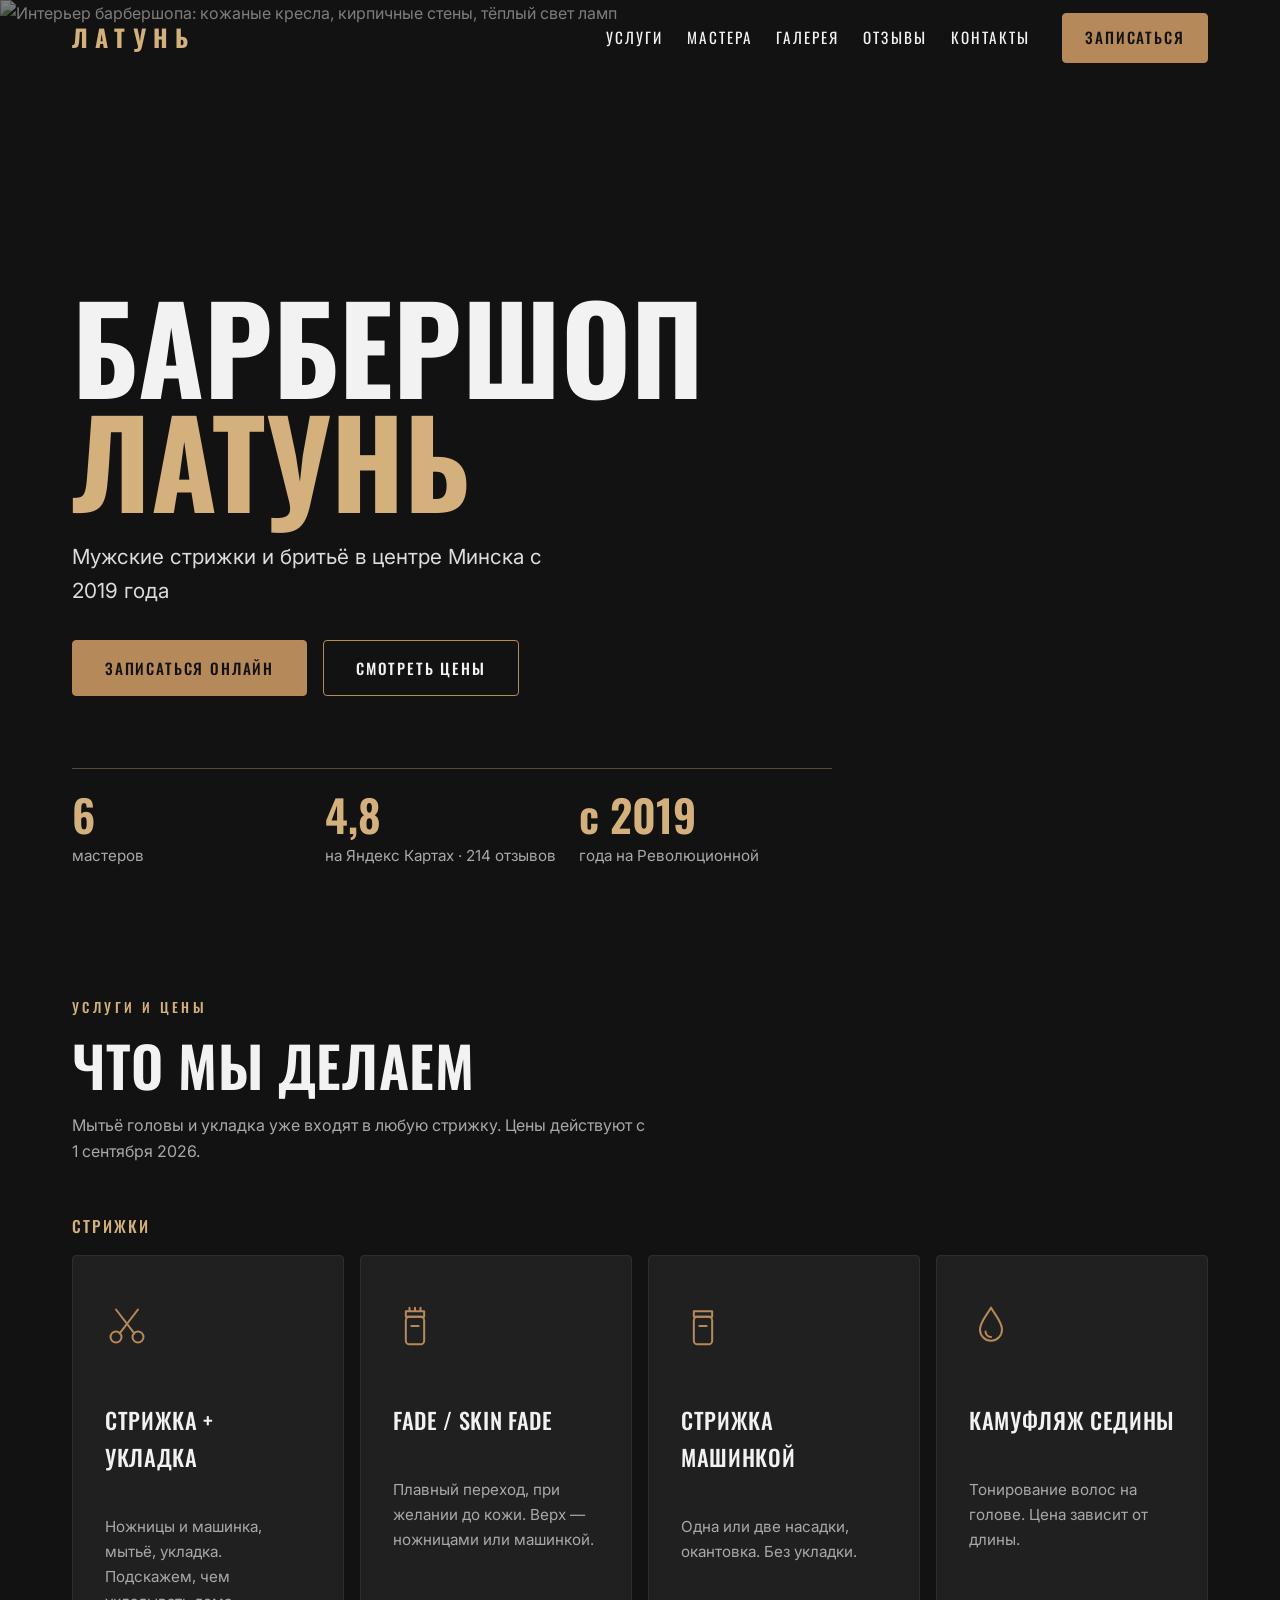
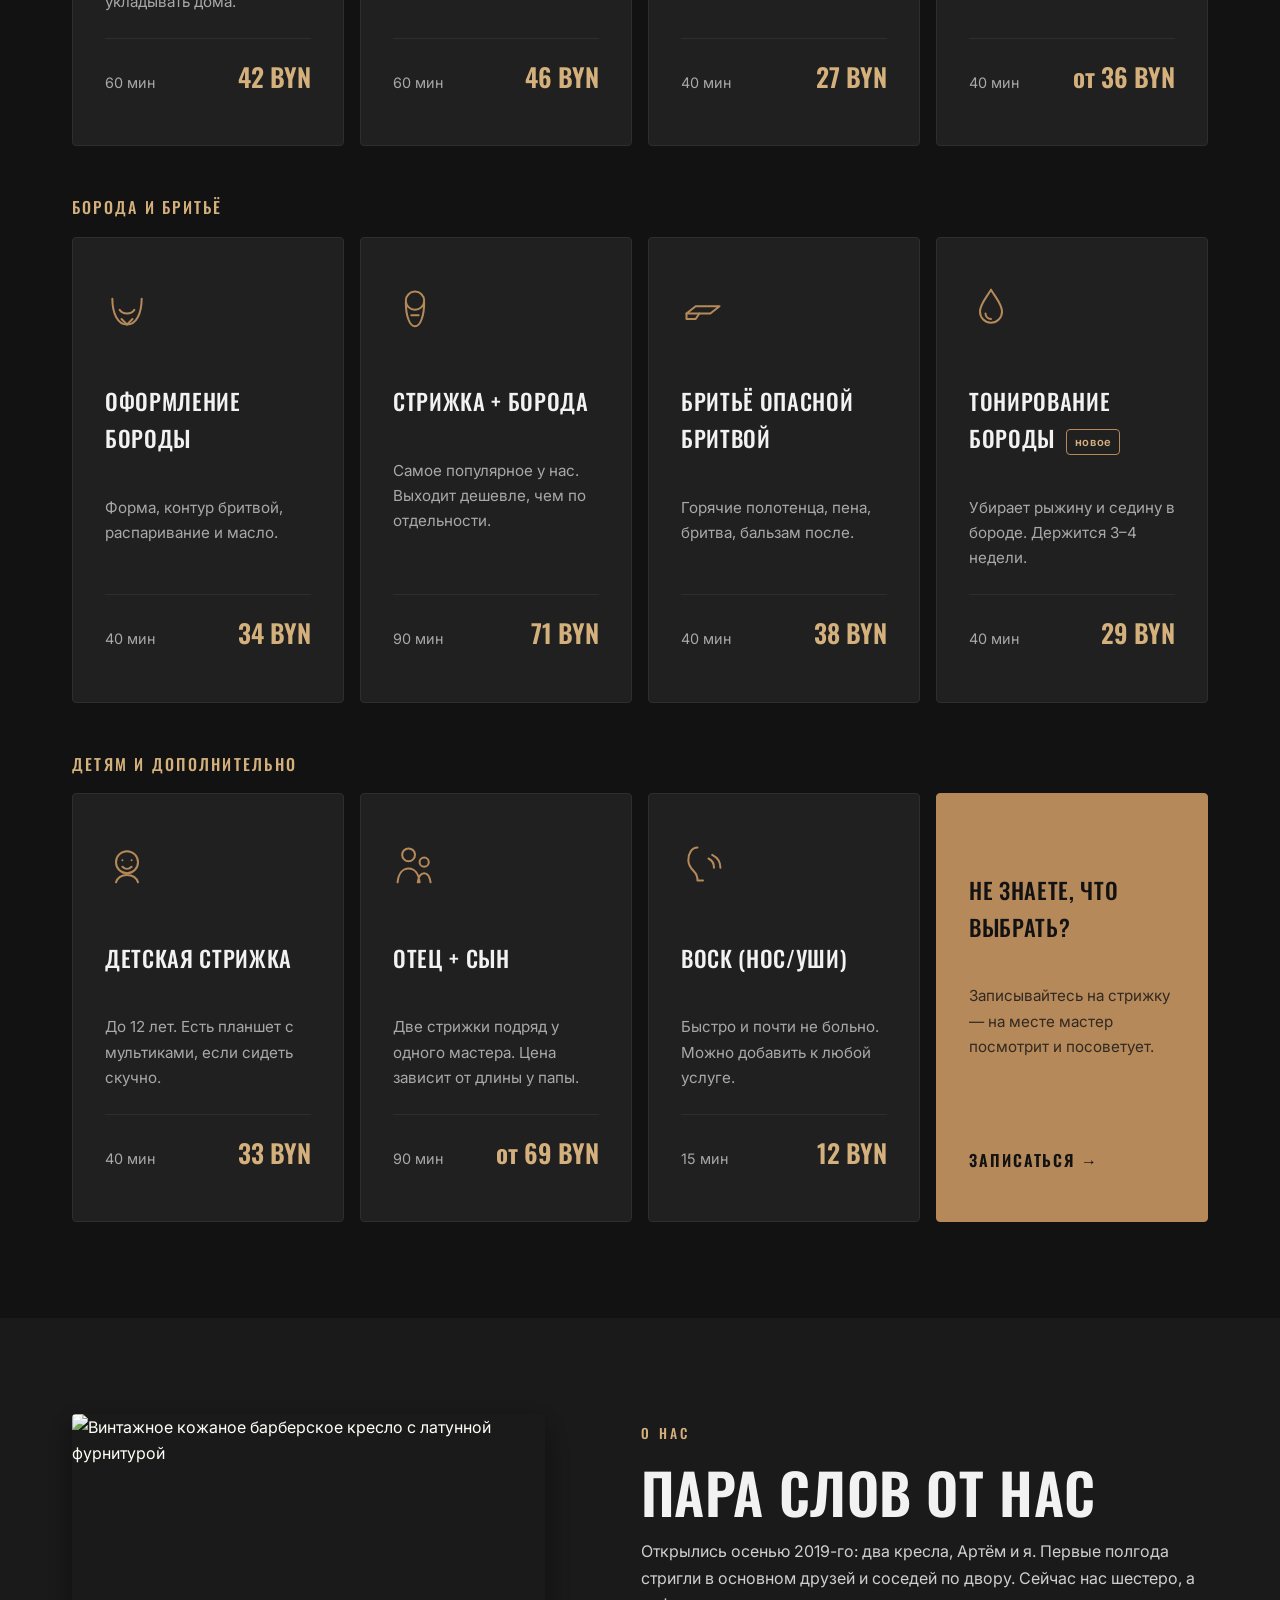
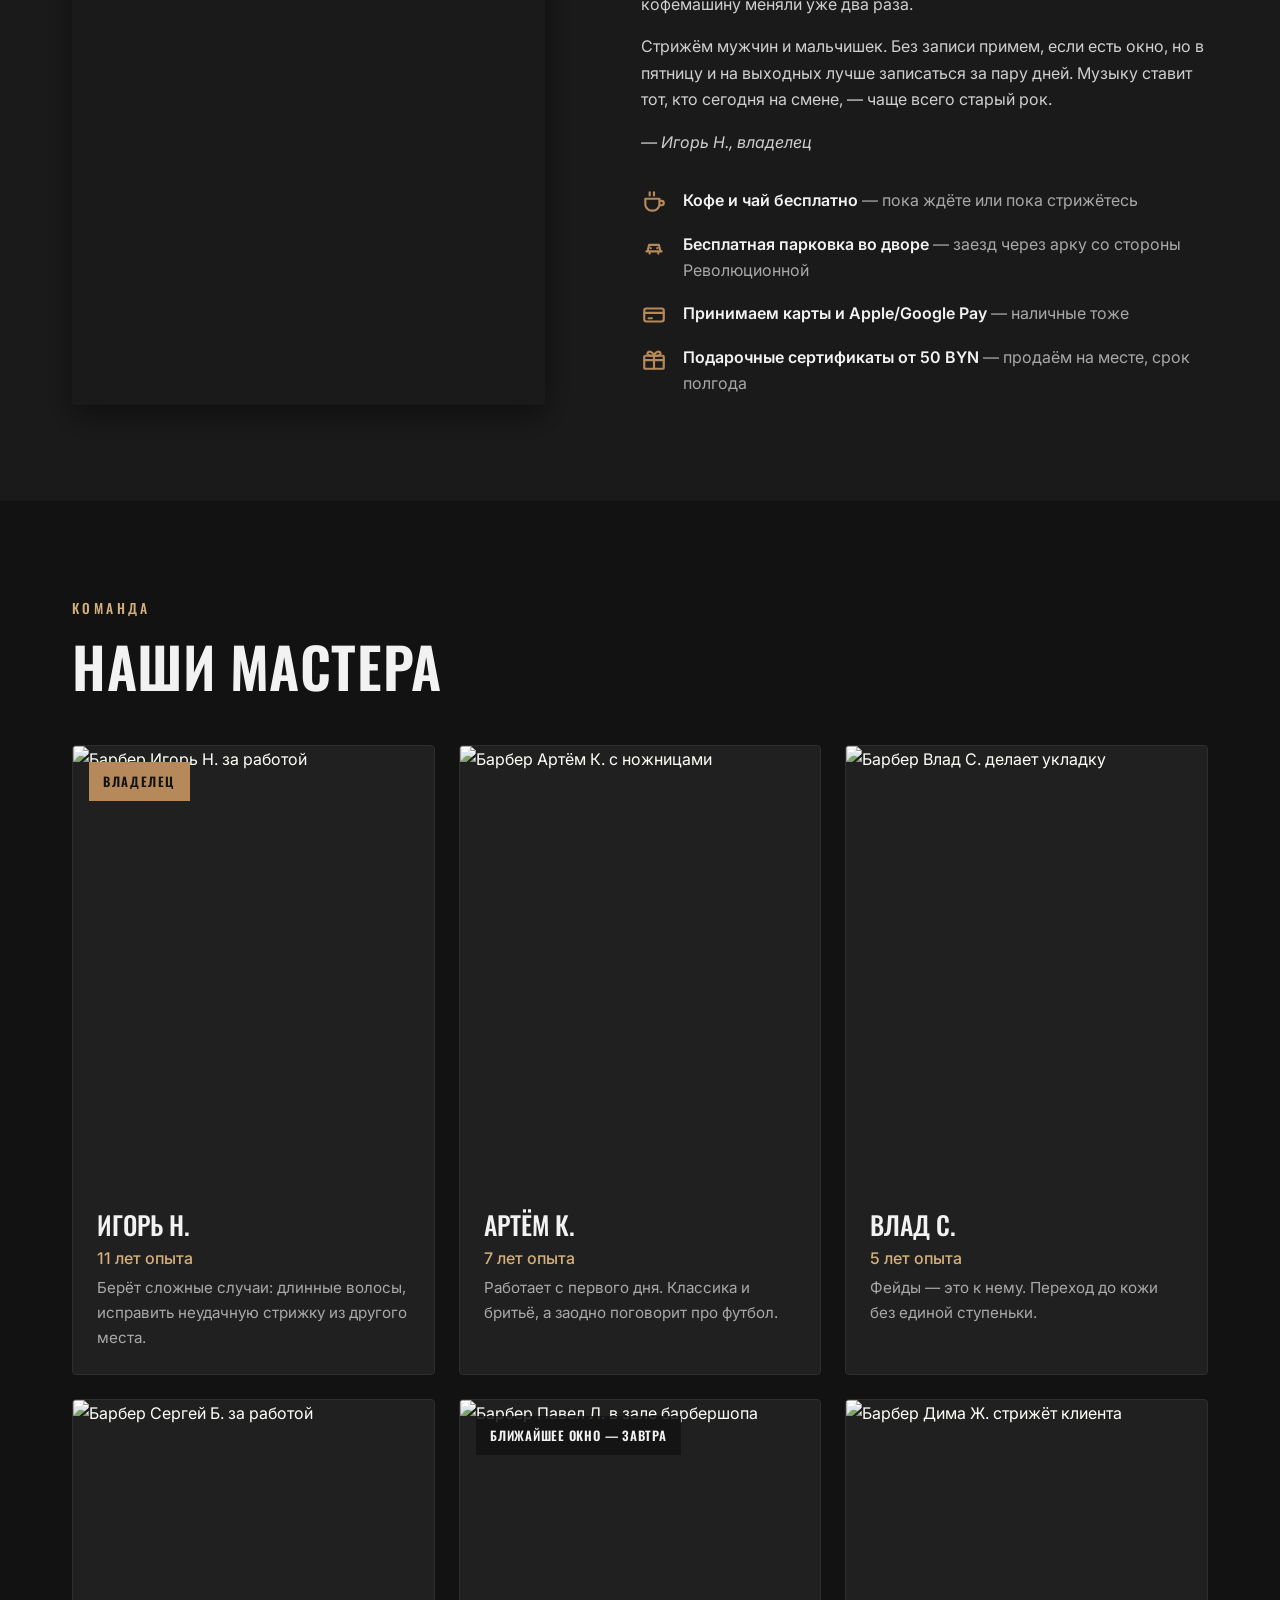
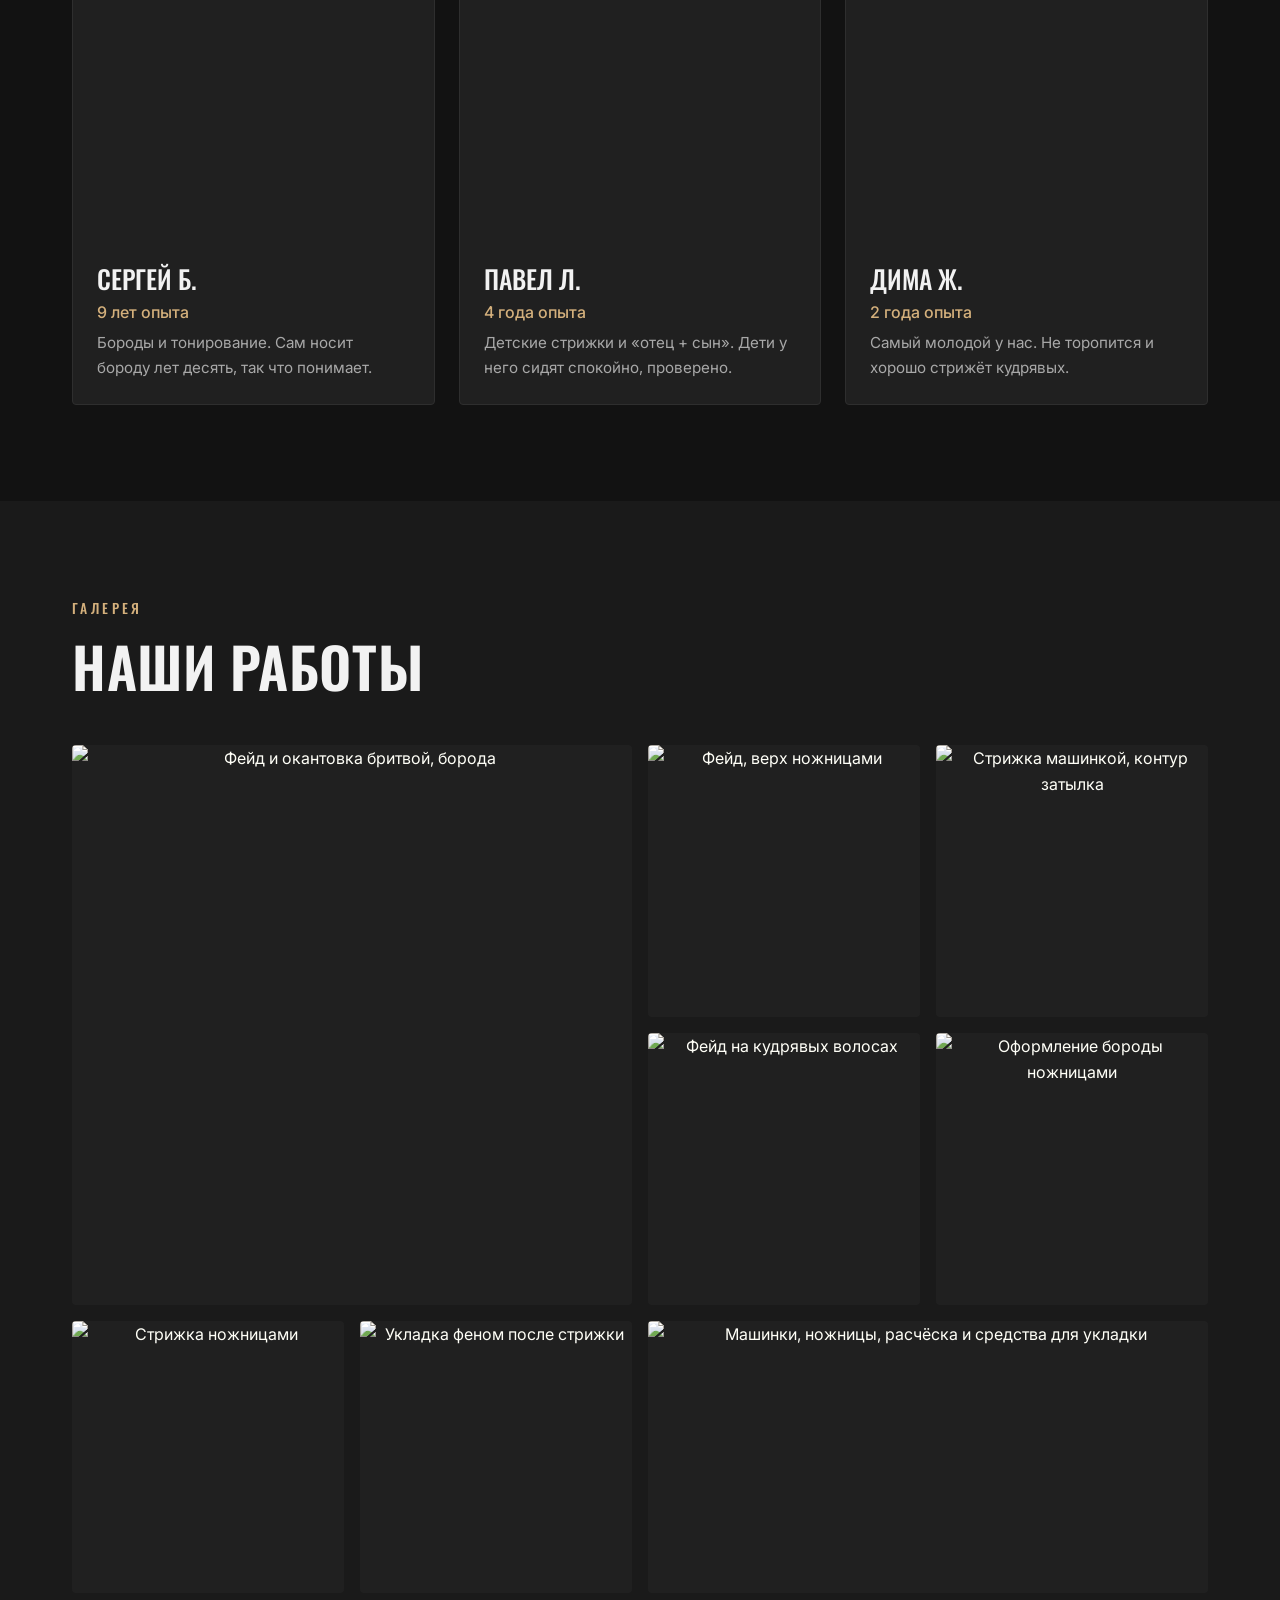
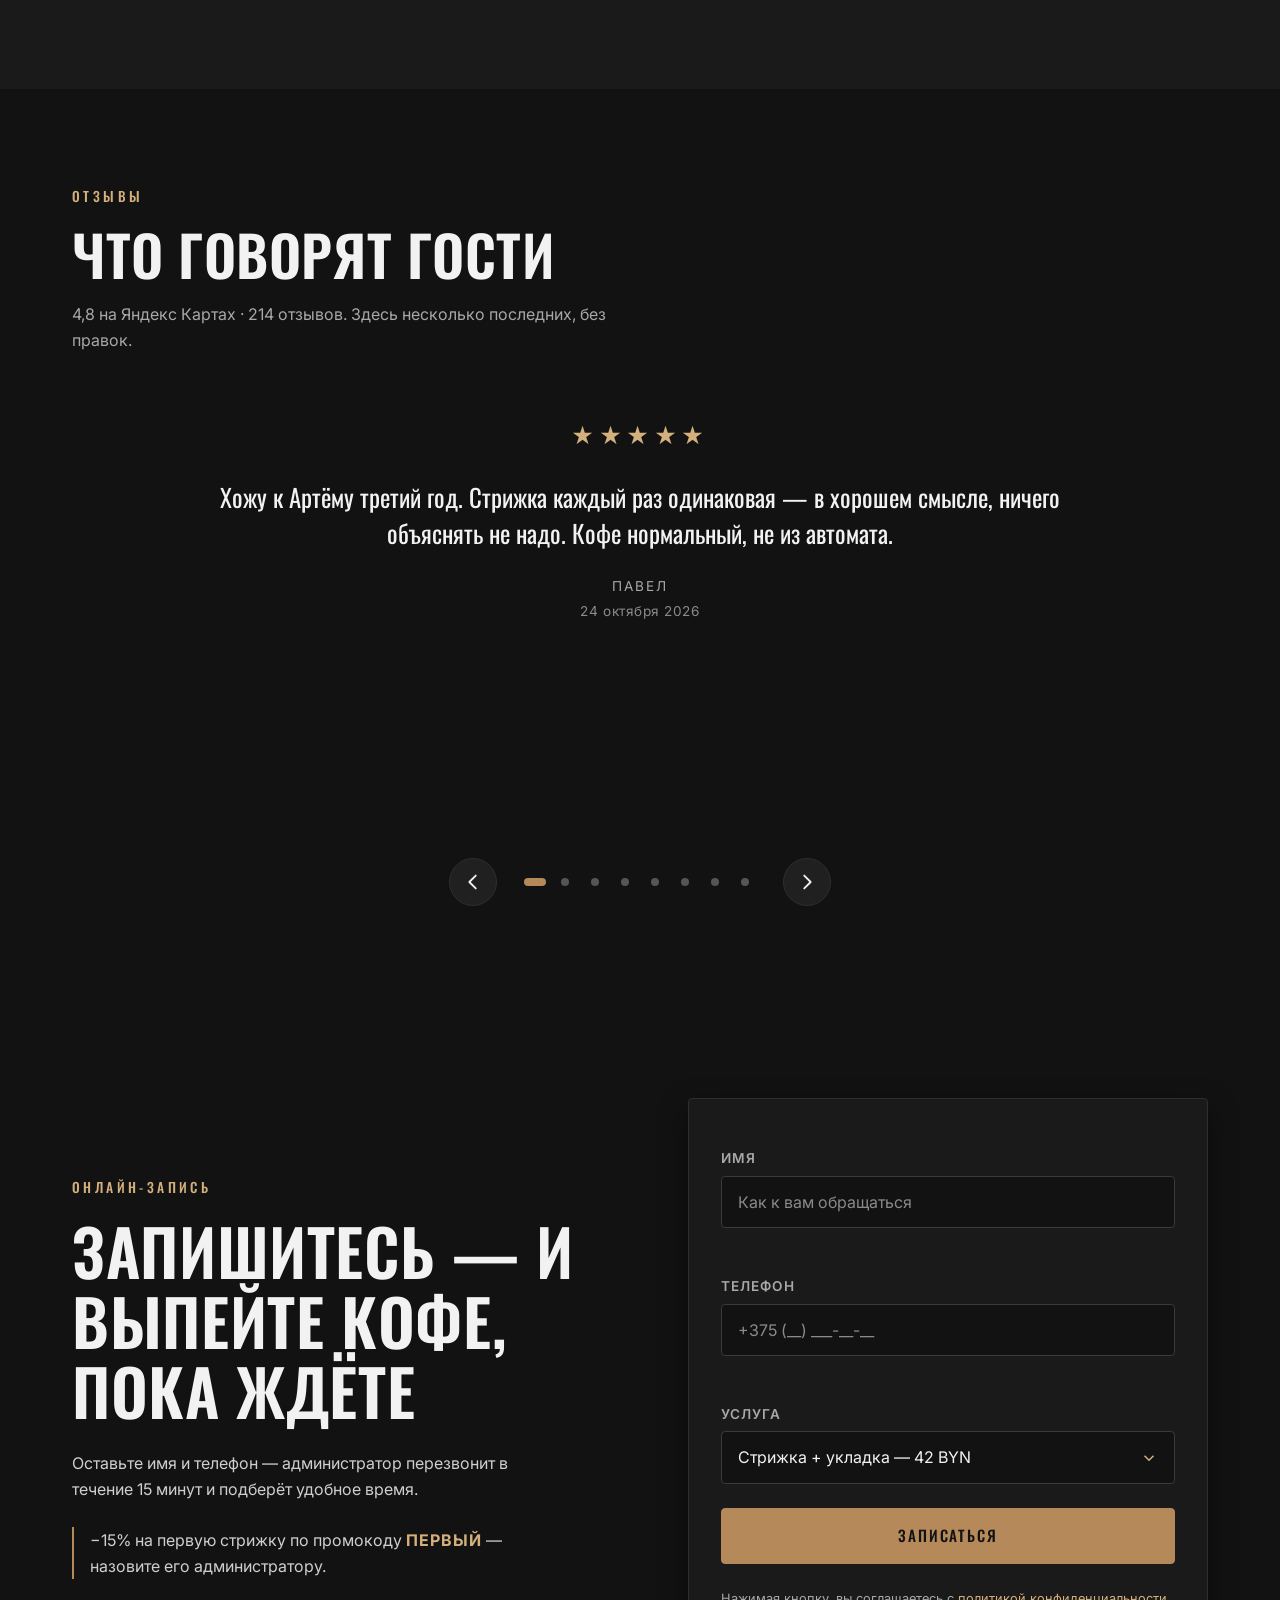
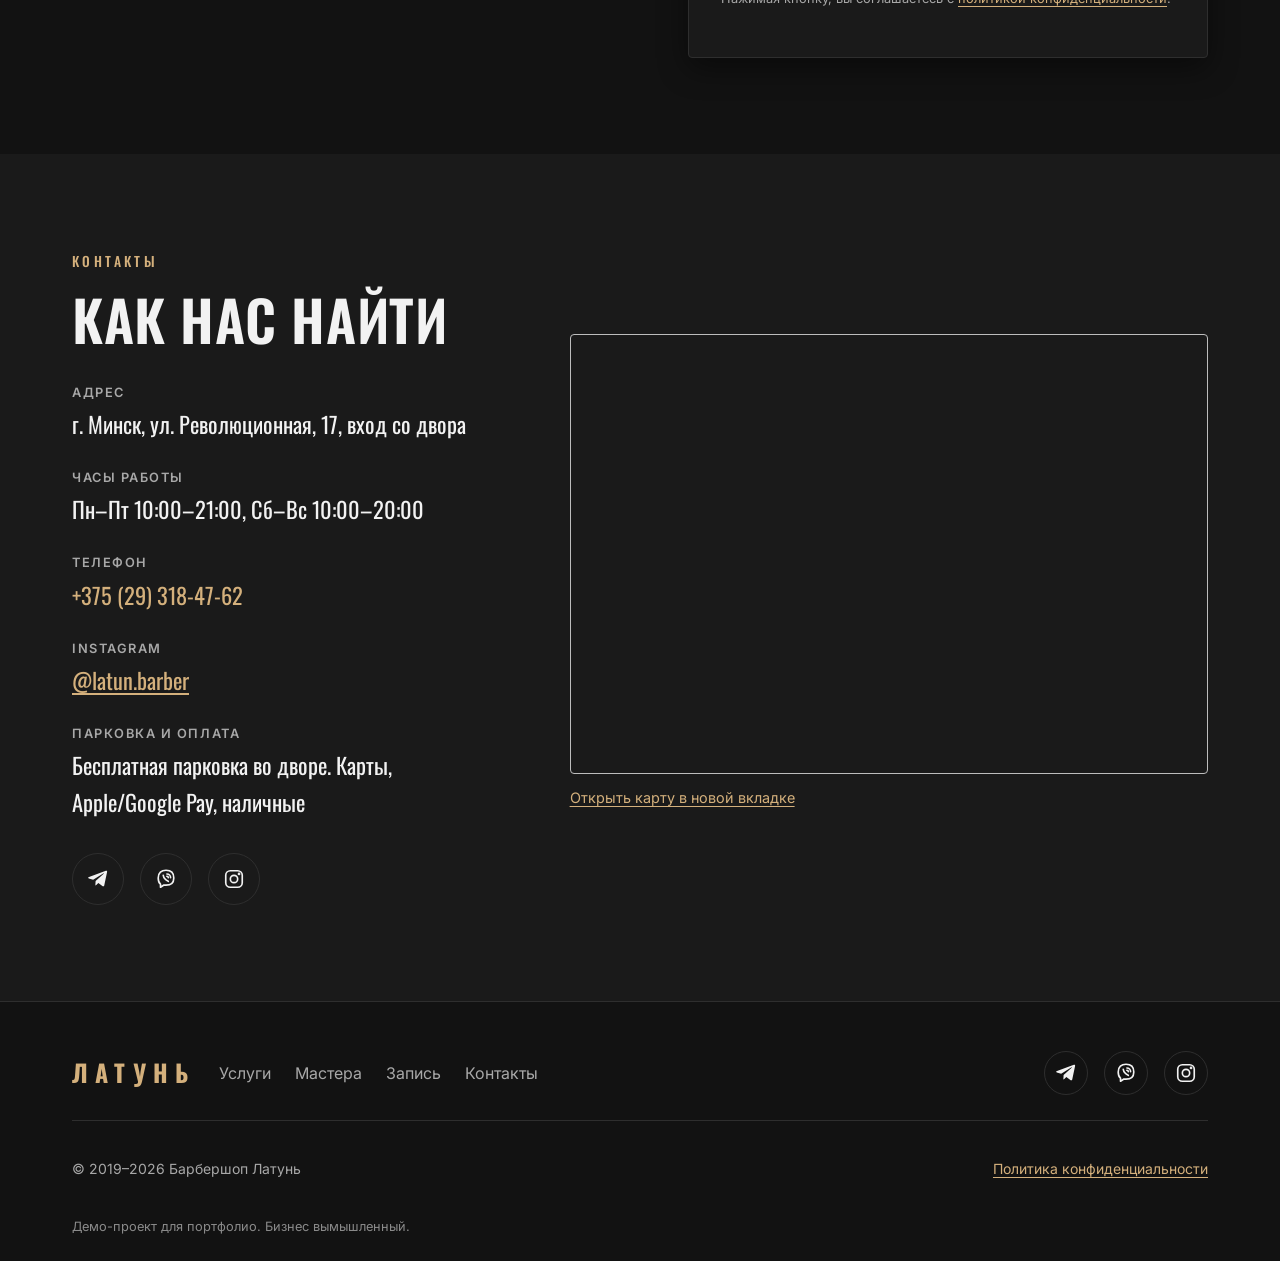
==== commit 5ef8511b: "Подписи и alt галереи по содержанию фото, декоративные соцсети и телефон Co-Authored-By: Claude Opus" ====
--- a/index.html
+++ b/index.html
@@ -321,22 +321,22 @@
         </header>
 
         <ul class="gallery" id="galleryList">
-          <li><button class="gallery__item" type="button" data-full="https://images.unsplash.com/photo-1599351431202-1e0f0137899a?w=1600&q=80" aria-label="Открыть фото: фейд с прорисованным контуром">
-            <img src="https://images.unsplash.com/photo-1599351431202-1e0f0137899a?w=600&h=600&fit=crop&q=70" alt="Фейд с прорисованным контуром" loading="lazy" width="600" height="600"></button></li>
-          <li><button class="gallery__item" type="button" data-full="https://images.unsplash.com/photo-1622286342621-4bd786c2447c?w=1600&q=80" aria-label="Открыть фото: текстурная стрижка">
-            <img src="https://images.unsplash.com/photo-1622286342621-4bd786c2447c?w=600&h=600&fit=crop&q=70" alt="Текстурная стрижка" loading="lazy" width="600" height="600"></button></li>
-          <li><button class="gallery__item" type="button" data-full="https://images.unsplash.com/photo-1593702275687-f8b402bf1fb5?w=1600&q=80" aria-label="Открыть фото: андеркат с бородой">
-            <img src="https://images.unsplash.com/photo-1593702275687-f8b402bf1fb5?w=600&h=600&fit=crop&q=70" alt="Андеркат с бородой" loading="lazy" width="600" height="600"></button></li>
-          <li><button class="gallery__item" type="button" data-full="https://images.unsplash.com/photo-1567894340315-735d7c361db0?w=1600&q=80" aria-label="Открыть фото: стрижка кудрявых волос">
-            <img src="https://images.unsplash.com/photo-1567894340315-735d7c361db0?w=600&h=600&fit=crop&q=70" alt="Стрижка кудрявых волос" loading="lazy" width="600" height="600"></button></li>
-          <li><button class="gallery__item" type="button" data-full="https://images.unsplash.com/photo-1517832606299-7ae9b720a186?w=1600&q=80" aria-label="Открыть фото: моделирование бороды">
-            <img src="https://images.unsplash.com/photo-1517832606299-7ae9b720a186?w=600&h=600&fit=crop&q=70" alt="Моделирование бороды ножницами" loading="lazy" width="600" height="600"></button></li>
-          <li><button class="gallery__item" type="button" data-full="https://images.unsplash.com/photo-1622287162716-f311baa1a2b8?w=1600&q=80" aria-label="Открыть фото: процесс стрижки">
-            <img src="https://images.unsplash.com/photo-1622287162716-f311baa1a2b8?w=600&h=600&fit=crop&q=70" alt="Барбер за работой" loading="lazy" width="600" height="600"></button></li>
-          <li><button class="gallery__item" type="button" data-full="https://images.unsplash.com/photo-1605497788044-5a32c7078486?w=1600&q=80" aria-label="Открыть фото: королевское бритьё">
-            <img src="https://images.unsplash.com/photo-1605497788044-5a32c7078486?w=600&h=600&fit=crop&q=70" alt="Королевское бритьё опасной бритвой" loading="lazy" width="600" height="600"></button></li>
+          <li><button class="gallery__item" type="button" data-full="https://images.unsplash.com/photo-1599351431202-1e0f0137899a?w=1600&q=80" aria-label="Открыть фото: фейд с окантовкой бритвой">
+            <img src="https://images.unsplash.com/photo-1599351431202-1e0f0137899a?w=600&h=600&fit=crop&q=70" alt="Фейд и окантовка бритвой, борода" loading="lazy" width="600" height="600"></button></li>
+          <li><button class="gallery__item" type="button" data-full="https://images.unsplash.com/photo-1622286342621-4bd786c2447c?w=1600&q=80" aria-label="Открыть фото: фейд, верх ножницами">
+            <img src="https://images.unsplash.com/photo-1622286342621-4bd786c2447c?w=600&h=600&fit=crop&q=70" alt="Фейд, верх ножницами" loading="lazy" width="600" height="600"></button></li>
+          <li><button class="gallery__item" type="button" data-full="https://images.unsplash.com/photo-1593702275687-f8b402bf1fb5?w=1600&q=80" aria-label="Открыть фото: стрижка машинкой">
+            <img src="https://images.unsplash.com/photo-1593702275687-f8b402bf1fb5?w=600&h=600&fit=crop&q=70" alt="Стрижка машинкой, контур затылка" loading="lazy" width="600" height="600"></button></li>
+          <li><button class="gallery__item" type="button" data-full="https://images.unsplash.com/photo-1567894340315-735d7c361db0?w=1600&q=80" aria-label="Открыть фото: фейд на кудрявых волосах">
+            <img src="https://images.unsplash.com/photo-1567894340315-735d7c361db0?w=600&h=600&fit=crop&q=70" alt="Фейд на кудрявых волосах" loading="lazy" width="600" height="600"></button></li>
+          <li><button class="gallery__item" type="button" data-full="https://images.unsplash.com/photo-1517832606299-7ae9b720a186?w=1600&q=80" aria-label="Открыть фото: оформление бороды ножницами">
+            <img src="https://images.unsplash.com/photo-1517832606299-7ae9b720a186?w=600&h=600&fit=crop&q=70" alt="Оформление бороды ножницами" loading="lazy" width="600" height="600"></button></li>
+          <li><button class="gallery__item" type="button" data-full="https://images.unsplash.com/photo-1622287162716-f311baa1a2b8?w=1600&q=80" aria-label="Открыть фото: стрижка ножницами">
+            <img src="https://images.unsplash.com/photo-1622287162716-f311baa1a2b8?w=600&h=600&fit=crop&q=70" alt="Стрижка ножницами" loading="lazy" width="600" height="600"></button></li>
+          <li><button class="gallery__item" type="button" data-full="https://images.unsplash.com/photo-1605497788044-5a32c7078486?w=1600&q=80" aria-label="Открыть фото: укладка феном">
+            <img src="https://images.unsplash.com/photo-1605497788044-5a32c7078486?w=600&h=600&fit=crop&q=70" alt="Укладка феном после стрижки" loading="lazy" width="600" height="600"></button></li>
           <li><button class="gallery__item" type="button" data-full="https://images.unsplash.com/photo-1621605815971-fbc98d665033?w=1600&q=80" aria-label="Открыть фото: инструменты барбера">
-            <img src="https://images.unsplash.com/photo-1621605815971-fbc98d665033?w=600&h=600&fit=crop&q=70" alt="Машинки, ножницы и косметика на рабочем месте" loading="lazy" width="600" height="600"></button></li>
+            <img src="https://images.unsplash.com/photo-1621605815971-fbc98d665033?w=600&h=600&fit=crop&q=70" alt="Машинки, ножницы, расчёска и средства для укладки" loading="lazy" width="600" height="600"></button></li>
         </ul>
       </div>
     </section>
@@ -475,20 +475,20 @@
           <dl class="contacts__list">
             <div><dt>Адрес</dt><dd>г. Минск, ул. Революционная, 17, вход со двора</dd></div>
             <div><dt>Часы работы</dt><dd>Пн–Пт 10:00–21:00, Сб–Вс 10:00–20:00</dd></div>
-            <div><dt>Телефон</dt><dd><a class="link contacts__phone" href="tel:+375293184762">+375 (29) 318-47-62</a></dd></div>
-            <div><dt>Instagram</dt><dd><a class="link" href="https://instagram.com/latun.barber" target="_blank" rel="noopener noreferrer">@latun.barber</a></dd></div>
+            <div><dt>Телефон</dt><dd><span class="link contacts__phone demo-link" aria-label="Телефон +375 (29) 318-47-62 (в демо не активно)" title="Демо-проект: ссылка не активна">+375 (29) 318-47-62</span></dd></div>
+            <div><dt>Instagram</dt><dd><span class="link demo-link" aria-label="Instagram @latun.barber (в демо не активно)" title="Демо-проект: ссылка не активна">@latun.barber</span></dd></div>
             <div><dt>Парковка и оплата</dt><dd>Бесплатная парковка во дворе. Карты, Apple/Google Pay, наличные</dd></div>
           </dl>
           <div class="socials">
-            <a class="social" href="https://t.me/latun_barber" target="_blank" rel="noopener noreferrer" aria-label="Telegram">
+            <span class="social demo-link" aria-label="Telegram (в демо не активно)" title="Демо-проект: ссылка не активна">
               <svg viewBox="0 0 24 24" aria-hidden="true"><path fill="currentColor" stroke="none" d="M21.9 4.3 18.8 19c-.2 1-.9 1.3-1.7.8l-4.7-3.5-2.3 2.2c-.3.3-.5.5-1 .5l.3-4.8 8.8-8c.4-.3-.1-.5-.6-.2L6.7 12.8 2 11.4c-1-.3-1-1 .2-1.5L20.6 3c.9-.3 1.6.2 1.3 1.3z"/></svg>
-            </a>
-            <a class="social" href="viber://chat?number=%2B375293184762" aria-label="Viber">
+            </span>
+            <span class="social demo-link" aria-label="Viber (в демо не активно)" title="Демо-проект: ссылка не активна">
               <svg viewBox="0 0 24 24" aria-hidden="true"><path d="M12 2.5c5 0 8.5 2.4 8.5 8.3 0 5.6-3.6 7.9-8.5 7.9-.8 0-1.6 0-2.3-.2L6 21v-3.4c-1.8-1.3-2.5-3.7-2.5-6.8C3.5 4.9 7 2.5 12 2.5z"/><path d="M9 8c.5 2.8 2.2 5 5.5 6.5M13 6.5a4 4 0 0 1 4 4M13 9a1.6 1.6 0 0 1 1.5 1.5"/></svg>
-            </a>
-            <a class="social" href="https://instagram.com/latun.barber" target="_blank" rel="noopener noreferrer" aria-label="Instagram @latun.barber">
+            </span>
+            <span class="social demo-link" aria-label="Instagram (в демо не активно)" title="Демо-проект: ссылка не активна">
               <svg viewBox="0 0 24 24" aria-hidden="true"><rect x="3" y="3" width="18" height="18" rx="5"/><circle cx="12" cy="12" r="4"/><circle cx="17.5" cy="6.5" r=".6" fill="currentColor"/></svg>
-            </a>
+            </span>
           </div>
         </div>
         <div class="contacts__map reveal">
@@ -514,15 +514,15 @@
         </ul>
       </nav>
       <div class="socials socials--sm">
-        <a class="social" href="https://t.me/latun_barber" target="_blank" rel="noopener noreferrer" aria-label="Telegram">
+        <span class="social demo-link" aria-label="Telegram (в демо не активно)" title="Демо-проект: ссылка не активна">
           <svg viewBox="0 0 24 24" aria-hidden="true"><path fill="currentColor" stroke="none" d="M21.9 4.3 18.8 19c-.2 1-.9 1.3-1.7.8l-4.7-3.5-2.3 2.2c-.3.3-.5.5-1 .5l.3-4.8 8.8-8c.4-.3-.1-.5-.6-.2L6.7 12.8 2 11.4c-1-.3-1-1 .2-1.5L20.6 3c.9-.3 1.6.2 1.3 1.3z"/></svg>
-        </a>
-        <a class="social" href="viber://chat?number=%2B375293184762" aria-label="Viber">
+        </span>
+        <span class="social demo-link" aria-label="Viber (в демо не активно)" title="Демо-проект: ссылка не активна">
           <svg viewBox="0 0 24 24" aria-hidden="true"><path d="M12 2.5c5 0 8.5 2.4 8.5 8.3 0 5.6-3.6 7.9-8.5 7.9-.8 0-1.6 0-2.3-.2L6 21v-3.4c-1.8-1.3-2.5-3.7-2.5-6.8C3.5 4.9 7 2.5 12 2.5z"/><path d="M9 8c.5 2.8 2.2 5 5.5 6.5M13 6.5a4 4 0 0 1 4 4M13 9a1.6 1.6 0 0 1 1.5 1.5"/></svg>
-        </a>
-        <a class="social" href="https://instagram.com/latun.barber" target="_blank" rel="noopener noreferrer" aria-label="Instagram @latun.barber">
+        </span>
+        <span class="social demo-link" aria-label="Instagram (в демо не активно)" title="Демо-проект: ссылка не активна">
           <svg viewBox="0 0 24 24" aria-hidden="true"><rect x="3" y="3" width="18" height="18" rx="5"/><circle cx="12" cy="12" r="4"/><circle cx="17.5" cy="6.5" r=".6" fill="currentColor"/></svg>
-        </a>
+        </span>
       </div>
       <div class="footer__bottom">
         <p>© 2019–2026 Барбершоп Латунь</p>
--- a/css/styles.css
+++ b/css/styles.css
@@ -994,3 +994,11 @@
   }
   .js .reveal { opacity: 1; transform: none; }
 }
+
+/* Защита картинок: без перетаскивания и без меню «сохранить» при долгом нажатии */
+img { -webkit-user-drag: none; user-select: none; -webkit-touch-callout: none; }
+
+/* Демо: декоративные «ссылки» (соцсети, телефон) */
+.demo-link { cursor: default; }
+.link.demo-link:hover { color: var(--brass-light); }
+.social.demo-link:hover { background: none; border-color: var(--line); color: var(--text); transform: none; }
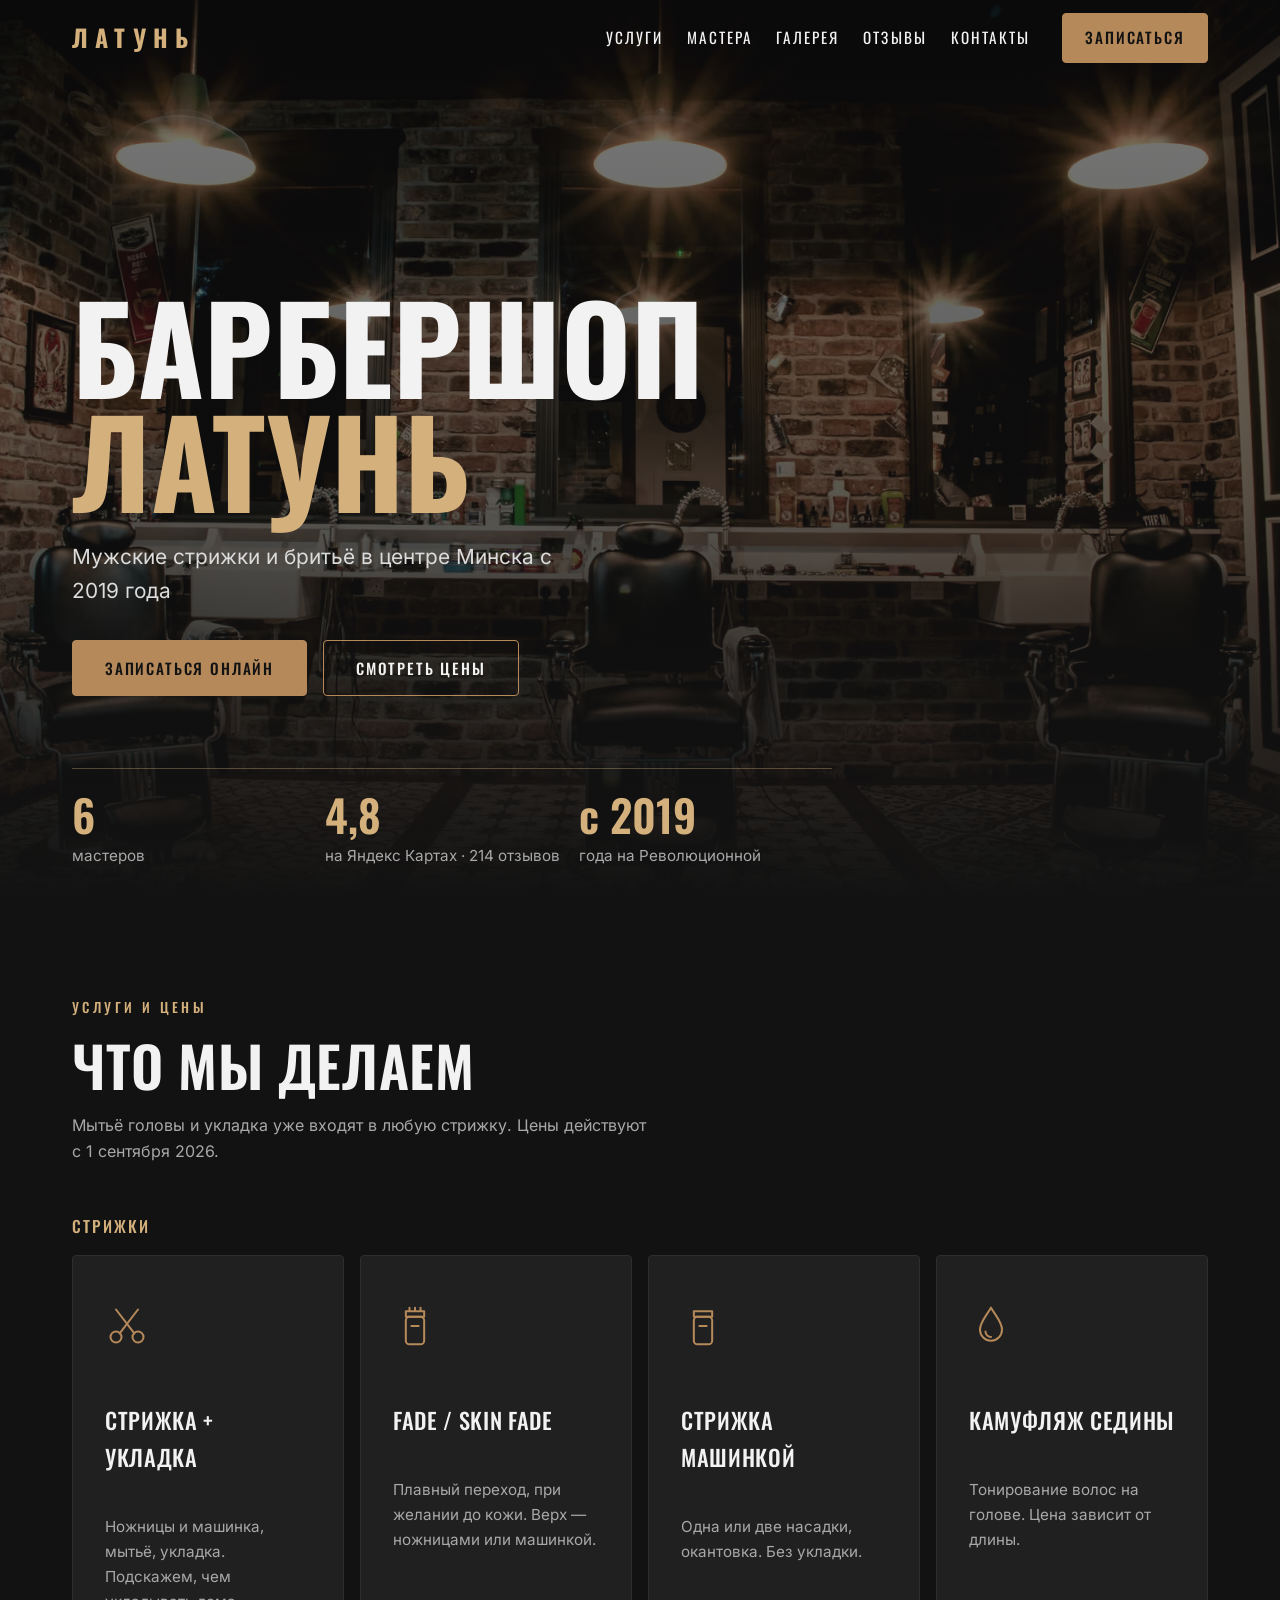
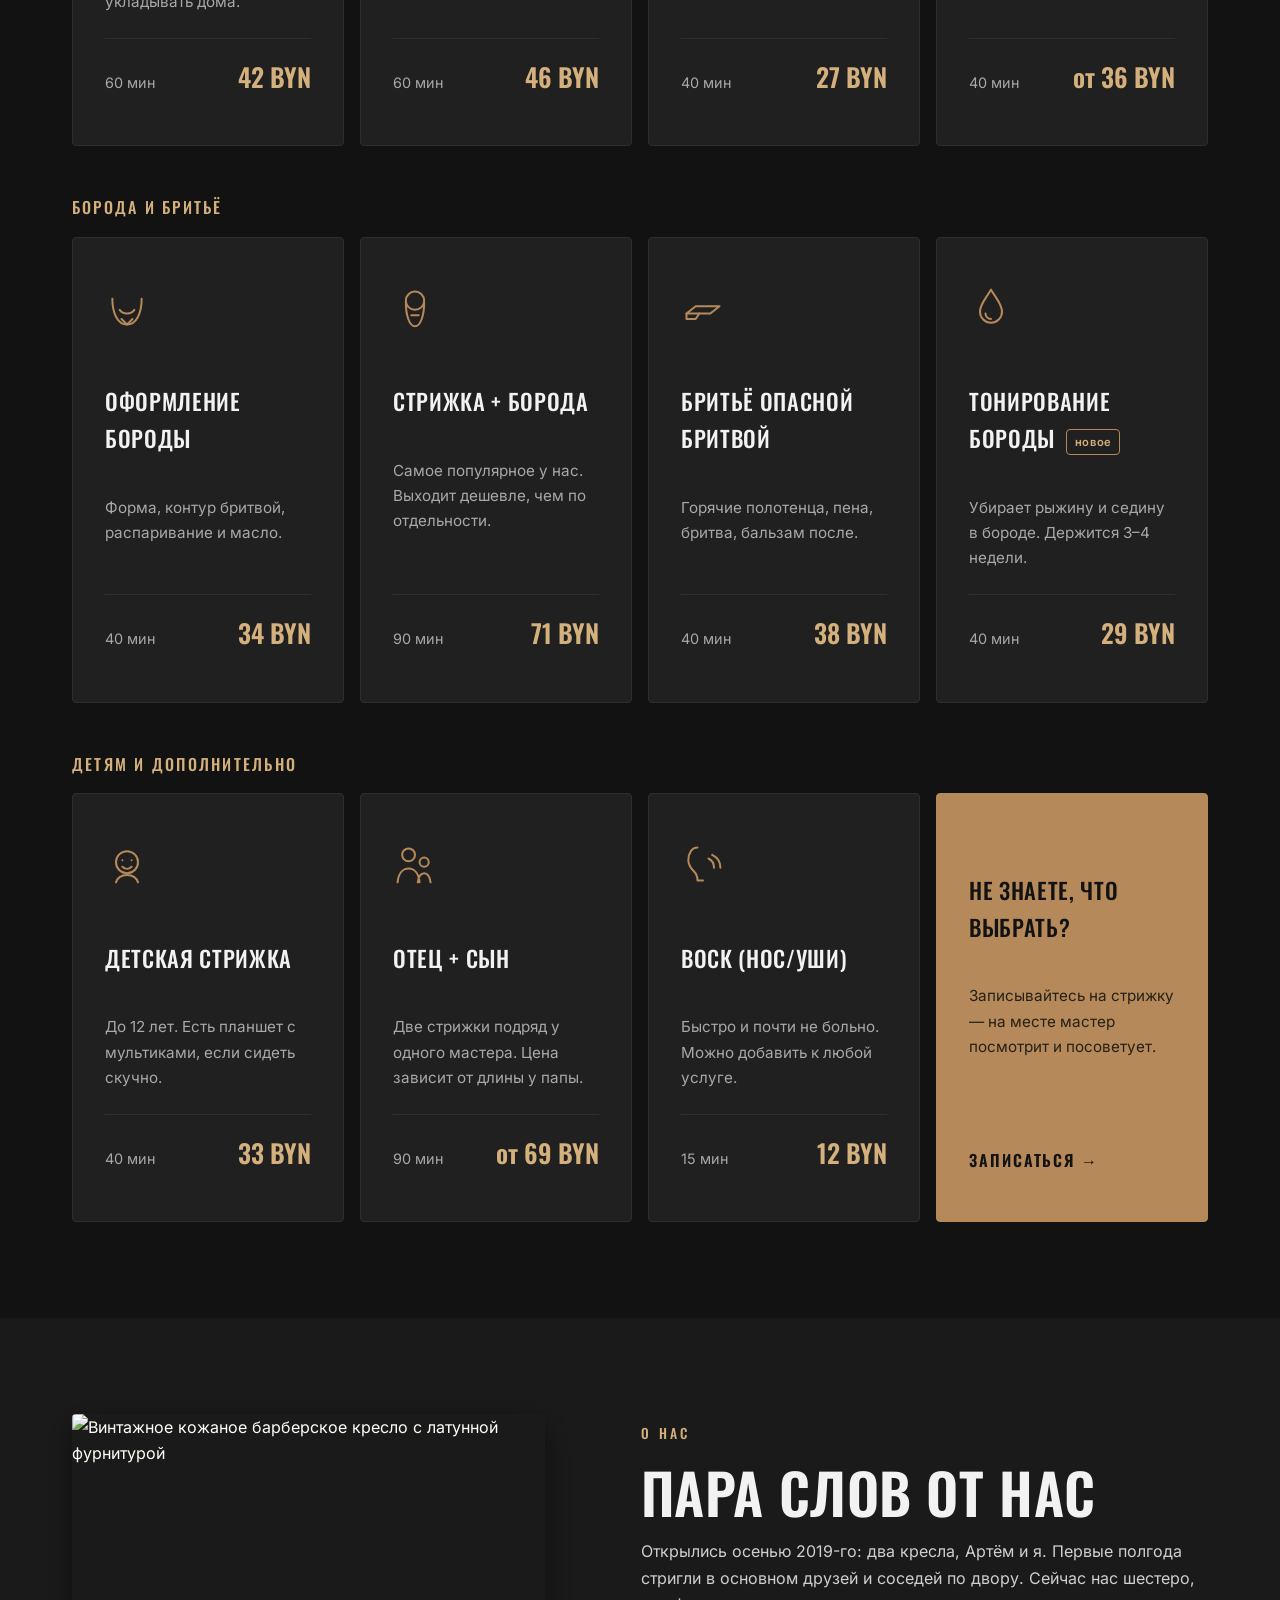
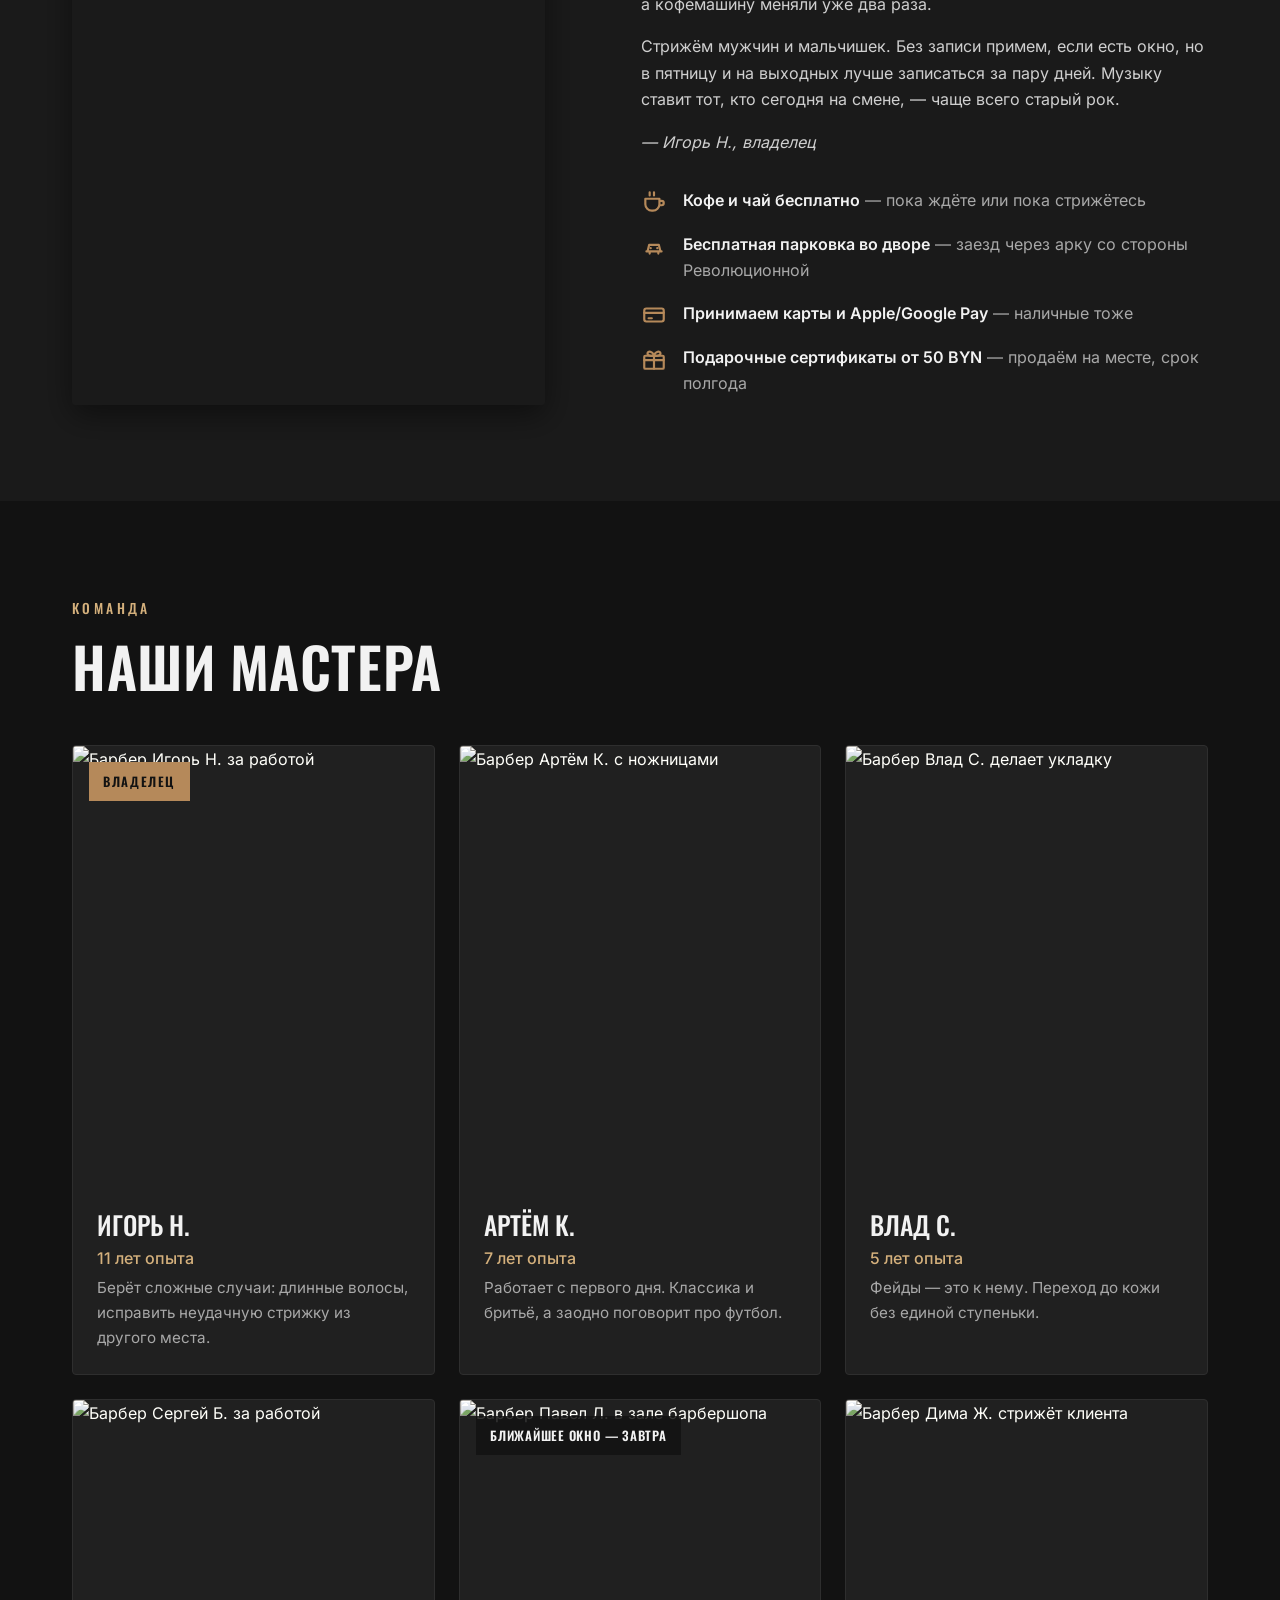
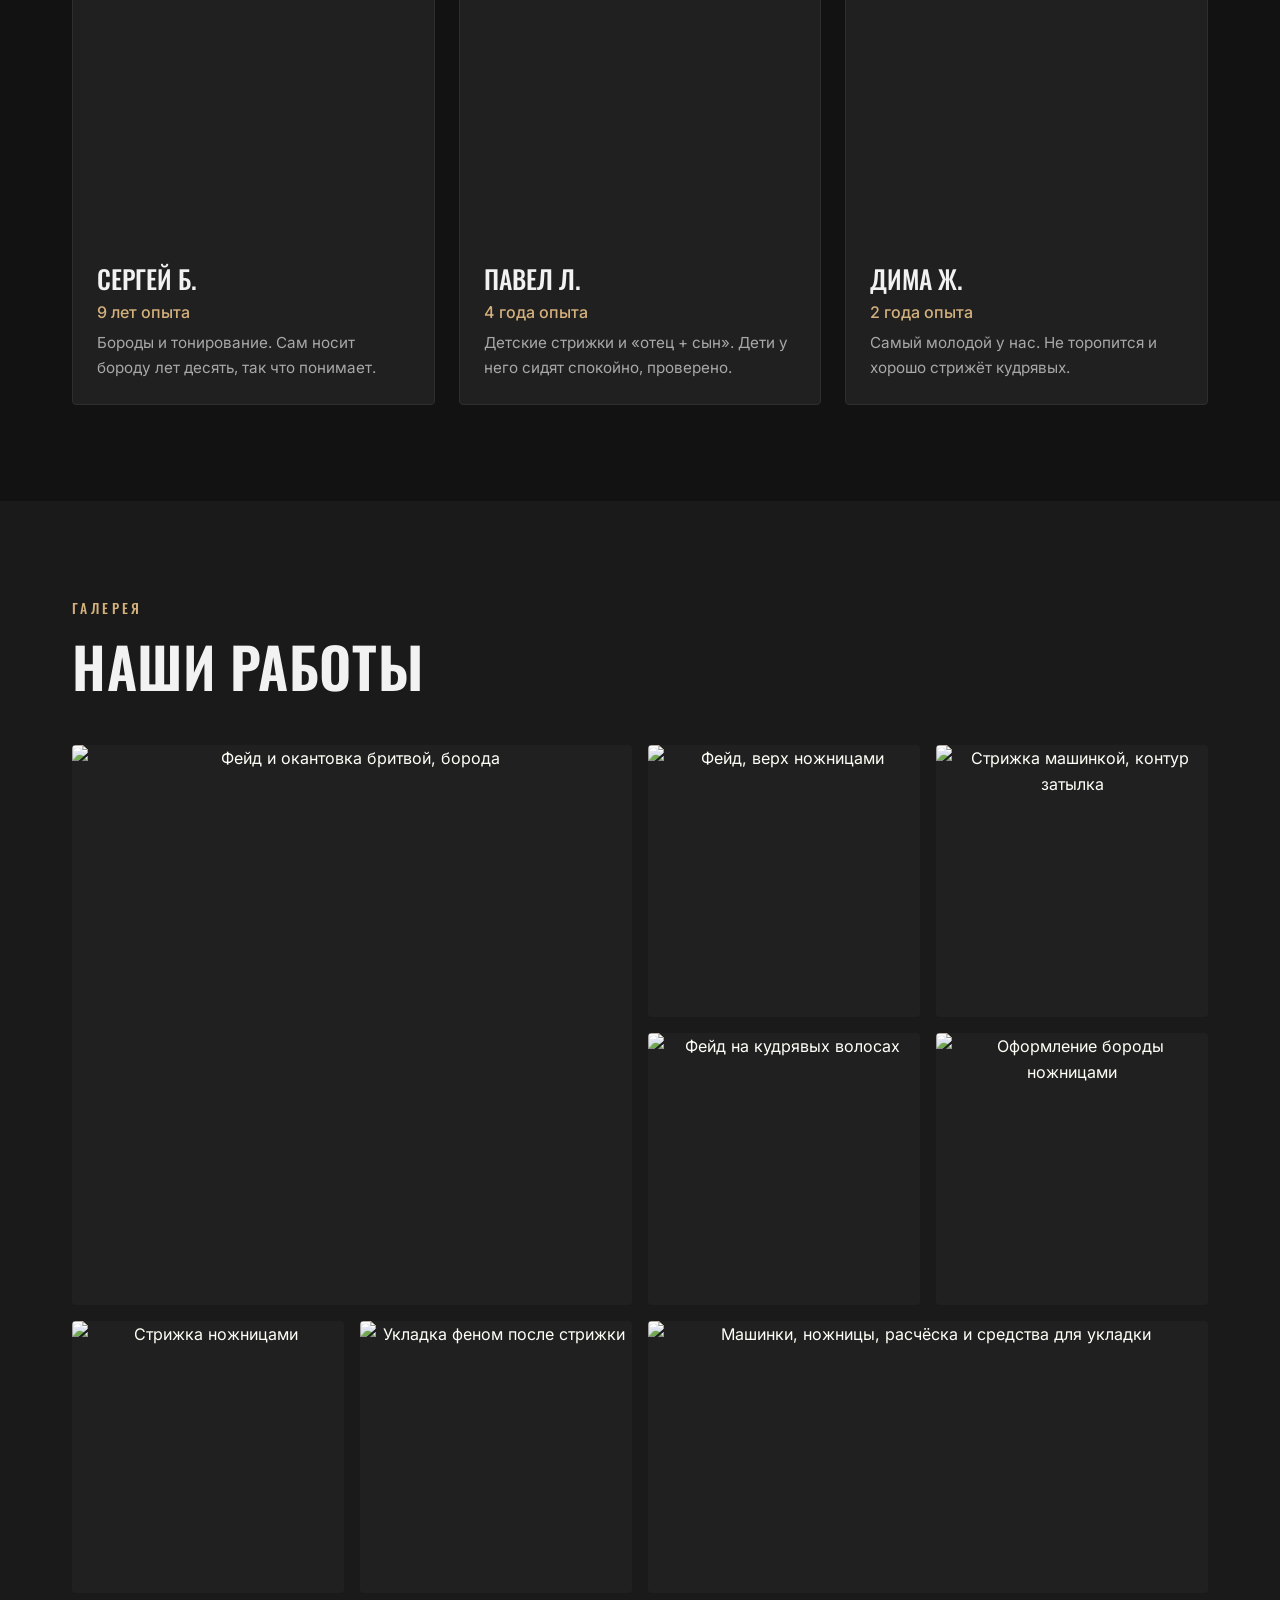
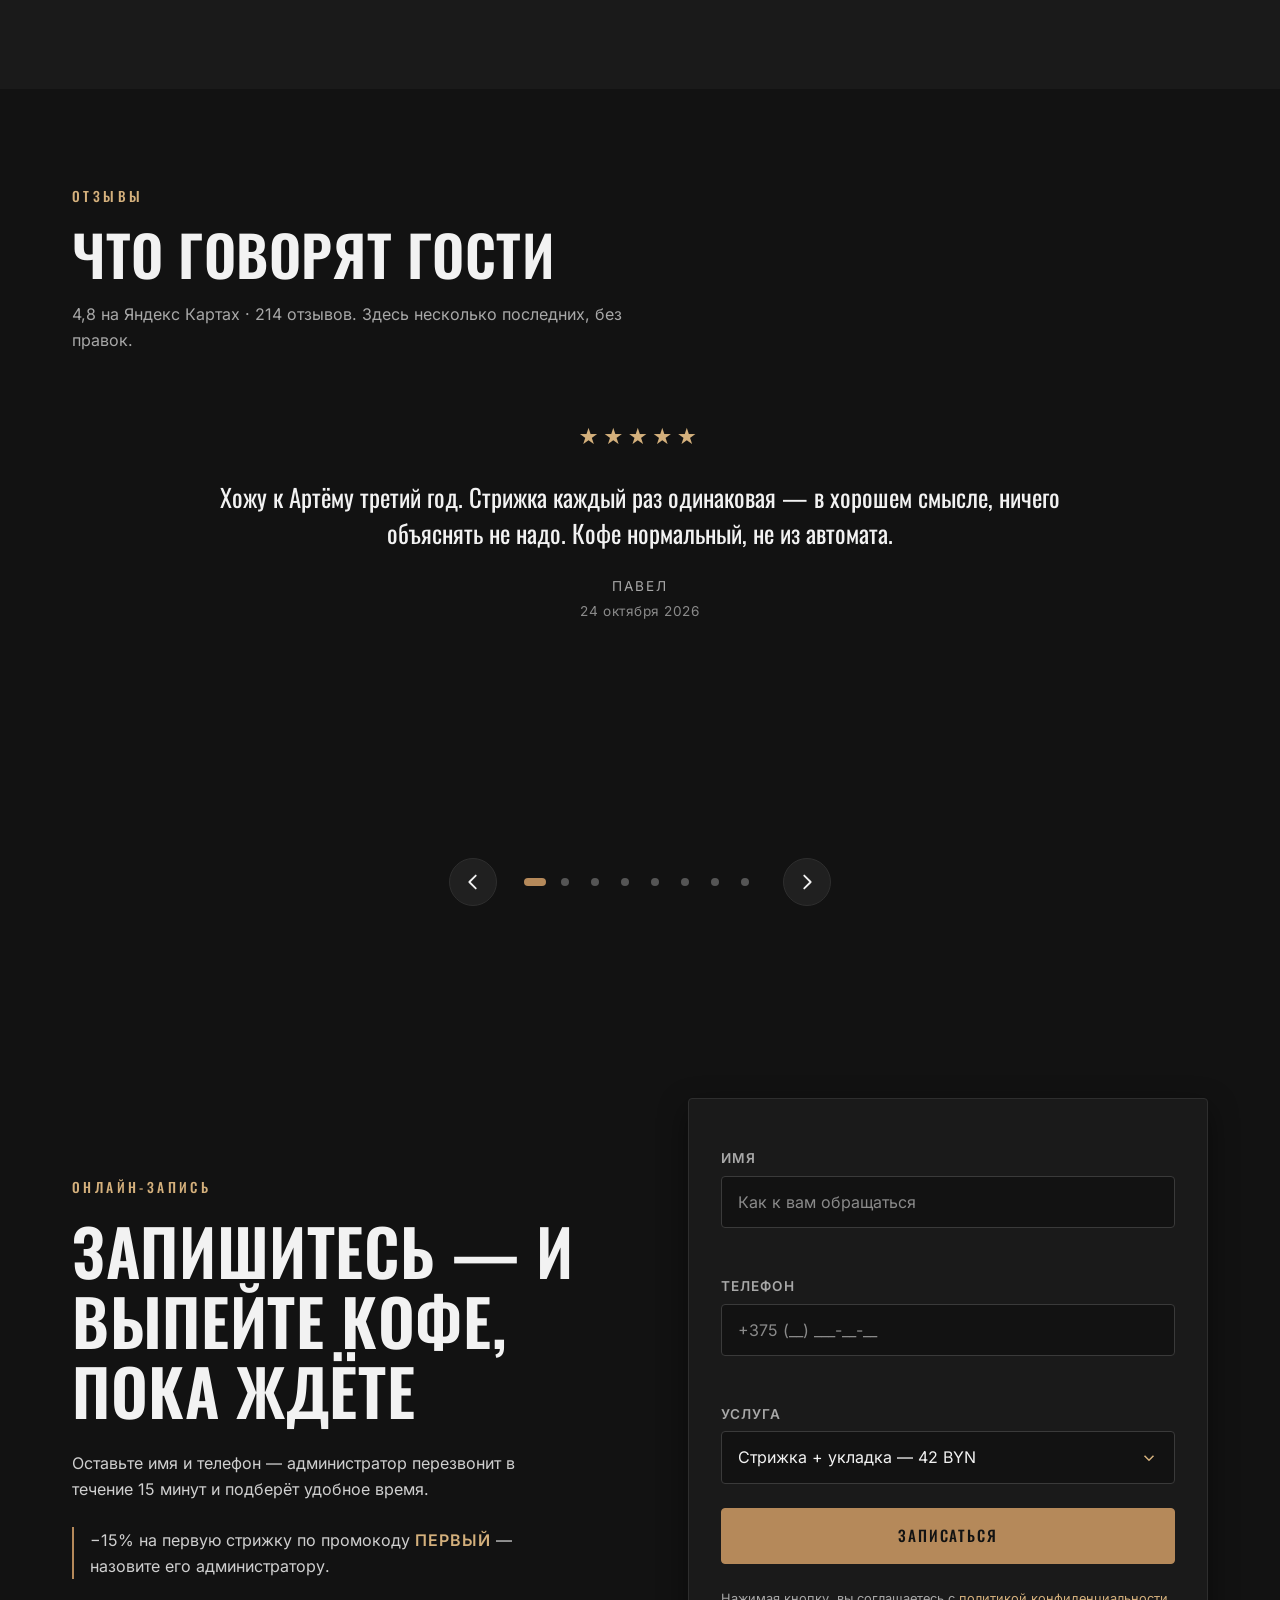
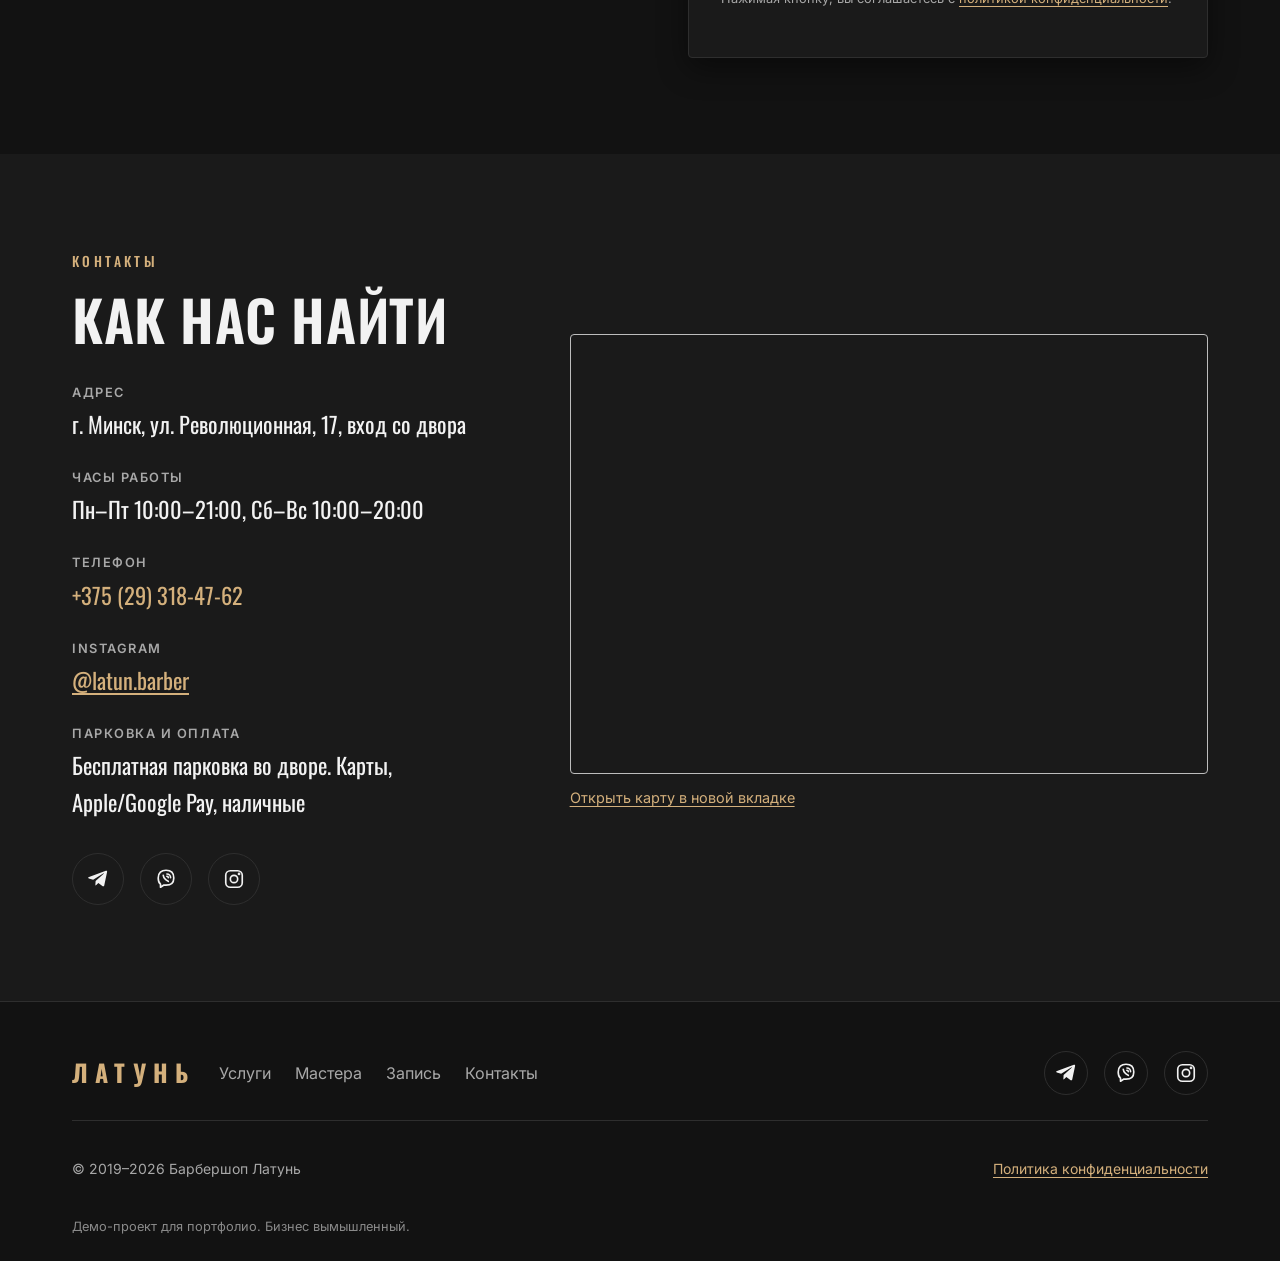
==== commit 45c8449c: "QA: локальные шрифты и адаптивное hero, доступные подписи контактов и контраст Co-Authored-By: Codex" ====
--- a/index.html
+++ b/index.html
@@ -21,12 +21,13 @@
 
   <link rel="icon" href="img/favicon.svg" type="image/svg+xml">
 
+  <link rel="preload" as="image" type="image/avif" href="img/hero-1600.avif" imagesrcset="img/hero-640.avif 640w, img/hero-1024.avif 1024w, img/hero-1600.avif 1600w, img/hero-2400.avif 2400w" imagesizes="(max-aspect-ratio: 3/2) 150vh, 100vw" fetchpriority="high">
   <!-- Шрифты -->
-  <link rel="preconnect" href="https://fonts.googleapis.com">
-  <link rel="preconnect" href="https://fonts.gstatic.com" crossorigin>
   <link rel="preconnect" href="https://images.unsplash.com">
-  <link href="https://fonts.googleapis.com/css2?family=Inter:wght@400;500;600&family=Oswald:wght@400;500;600;700&display=swap" rel="stylesheet">
-
+
+  <link rel="preload" href="fonts/inter-cyrillic-1e8edb2f.woff2" as="font" type="font/woff2" crossorigin>
+  <link rel="preload" href="fonts/oswald-cyrillic-df048330.woff2" as="font" type="font/woff2" crossorigin>
+  <link rel="stylesheet" href="css/fonts.css">
   <link rel="stylesheet" href="css/styles.css">
   <!-- класс .js включает анимации появления только при работающем JS;
        если script.js не загрузился за 3 секунды — убираем класс, чтобы контент не остался невидимым -->
@@ -63,14 +64,10 @@
   <main id="main">
     <!-- ===== Hero ===== -->
     <section class="hero" id="top">
-      <img class="hero__bg"
-           src="https://images.unsplash.com/photo-1585747860715-2ba37e788b70?w=1920&q=75&fit=crop"
-           srcset="https://images.unsplash.com/photo-1585747860715-2ba37e788b70?w=800&q=70&fit=crop 800w,
-                   https://images.unsplash.com/photo-1585747860715-2ba37e788b70?w=1280&q=70&fit=crop 1280w,
-                   https://images.unsplash.com/photo-1585747860715-2ba37e788b70?w=1920&q=75&fit=crop 1920w"
-           sizes="100vw"
-           alt="Интерьер барбершопа: кожаные кресла, кирпичные стены, тёплый свет ламп"
-           fetchpriority="high">
+      <picture>
+        <source type="image/avif" srcset="img/hero-640.avif 640w, img/hero-1024.avif 1024w, img/hero-1600.avif 1600w, img/hero-2400.avif 2400w" sizes="(max-aspect-ratio: 3/2) 150vh, 100vw">
+        <img class="hero__bg" src="img/hero-1600.webp" srcset="img/hero-640.webp 640w, img/hero-1024.webp 1024w, img/hero-1600.webp 1600w, img/hero-2400.webp 2400w" sizes="(max-aspect-ratio: 3/2) 150vh, 100vw" alt="Интерьер барбершопа: кожаные кресла, кирпичные стены, тёплый свет ламп" fetchpriority="high" width="2400" height="1600">
+      </picture>
       <div class="container hero__content">
         <h1 class="hero__title">Барбершоп <span>Латунь</span></h1>
         <p class="hero__subtitle">Мужские стрижки и бритьё в центре Минска с 2019 года</p>
@@ -475,18 +472,18 @@
           <dl class="contacts__list">
             <div><dt>Адрес</dt><dd>г. Минск, ул. Революционная, 17, вход со двора</dd></div>
             <div><dt>Часы работы</dt><dd>Пн–Пт 10:00–21:00, Сб–Вс 10:00–20:00</dd></div>
-            <div><dt>Телефон</dt><dd><span class="link contacts__phone demo-link" aria-label="Телефон +375 (29) 318-47-62 (в демо не активно)" title="Демо-проект: ссылка не активна">+375 (29) 318-47-62</span></dd></div>
-            <div><dt>Instagram</dt><dd><span class="link demo-link" aria-label="Instagram @latun.barber (в демо не активно)" title="Демо-проект: ссылка не активна">@latun.barber</span></dd></div>
+            <div><dt>Телефон</dt><dd><span role="img" class="link contacts__phone demo-link" aria-label="Телефон +375 (29) 318-47-62 (в демо не активно)" title="Демо-проект: ссылка не активна">+375 (29) 318-47-62</span></dd></div>
+            <div><dt>Instagram</dt><dd><span role="img" class="link demo-link" aria-label="Instagram @latun.barber (в демо не активно)" title="Демо-проект: ссылка не активна">@latun.barber</span></dd></div>
             <div><dt>Парковка и оплата</dt><dd>Бесплатная парковка во дворе. Карты, Apple/Google Pay, наличные</dd></div>
           </dl>
           <div class="socials">
-            <span class="social demo-link" aria-label="Telegram (в демо не активно)" title="Демо-проект: ссылка не активна">
+            <span role="img" class="social demo-link" aria-label="Telegram (в демо не активно)" title="Демо-проект: ссылка не активна">
               <svg viewBox="0 0 24 24" aria-hidden="true"><path fill="currentColor" stroke="none" d="M21.9 4.3 18.8 19c-.2 1-.9 1.3-1.7.8l-4.7-3.5-2.3 2.2c-.3.3-.5.5-1 .5l.3-4.8 8.8-8c.4-.3-.1-.5-.6-.2L6.7 12.8 2 11.4c-1-.3-1-1 .2-1.5L20.6 3c.9-.3 1.6.2 1.3 1.3z"/></svg>
             </span>
-            <span class="social demo-link" aria-label="Viber (в демо не активно)" title="Демо-проект: ссылка не активна">
+            <span role="img" class="social demo-link" aria-label="Viber (в демо не активно)" title="Демо-проект: ссылка не активна">
               <svg viewBox="0 0 24 24" aria-hidden="true"><path d="M12 2.5c5 0 8.5 2.4 8.5 8.3 0 5.6-3.6 7.9-8.5 7.9-.8 0-1.6 0-2.3-.2L6 21v-3.4c-1.8-1.3-2.5-3.7-2.5-6.8C3.5 4.9 7 2.5 12 2.5z"/><path d="M9 8c.5 2.8 2.2 5 5.5 6.5M13 6.5a4 4 0 0 1 4 4M13 9a1.6 1.6 0 0 1 1.5 1.5"/></svg>
             </span>
-            <span class="social demo-link" aria-label="Instagram (в демо не активно)" title="Демо-проект: ссылка не активна">
+            <span role="img" class="social demo-link" aria-label="Instagram (в демо не активно)" title="Демо-проект: ссылка не активна">
               <svg viewBox="0 0 24 24" aria-hidden="true"><rect x="3" y="3" width="18" height="18" rx="5"/><circle cx="12" cy="12" r="4"/><circle cx="17.5" cy="6.5" r=".6" fill="currentColor"/></svg>
             </span>
           </div>
@@ -514,13 +511,13 @@
         </ul>
       </nav>
       <div class="socials socials--sm">
-        <span class="social demo-link" aria-label="Telegram (в демо не активно)" title="Демо-проект: ссылка не активна">
+        <span role="img" class="social demo-link" aria-label="Telegram (в демо не активно)" title="Демо-проект: ссылка не активна">
           <svg viewBox="0 0 24 24" aria-hidden="true"><path fill="currentColor" stroke="none" d="M21.9 4.3 18.8 19c-.2 1-.9 1.3-1.7.8l-4.7-3.5-2.3 2.2c-.3.3-.5.5-1 .5l.3-4.8 8.8-8c.4-.3-.1-.5-.6-.2L6.7 12.8 2 11.4c-1-.3-1-1 .2-1.5L20.6 3c.9-.3 1.6.2 1.3 1.3z"/></svg>
         </span>
-        <span class="social demo-link" aria-label="Viber (в демо не активно)" title="Демо-проект: ссылка не активна">
+        <span role="img" class="social demo-link" aria-label="Viber (в демо не активно)" title="Демо-проект: ссылка не активна">
           <svg viewBox="0 0 24 24" aria-hidden="true"><path d="M12 2.5c5 0 8.5 2.4 8.5 8.3 0 5.6-3.6 7.9-8.5 7.9-.8 0-1.6 0-2.3-.2L6 21v-3.4c-1.8-1.3-2.5-3.7-2.5-6.8C3.5 4.9 7 2.5 12 2.5z"/><path d="M9 8c.5 2.8 2.2 5 5.5 6.5M13 6.5a4 4 0 0 1 4 4M13 9a1.6 1.6 0 0 1 1.5 1.5"/></svg>
         </span>
-        <span class="social demo-link" aria-label="Instagram (в демо не активно)" title="Демо-проект: ссылка не активна">
+        <span role="img" class="social demo-link" aria-label="Instagram (в демо не активно)" title="Демо-проект: ссылка не активна">
           <svg viewBox="0 0 24 24" aria-hidden="true"><rect x="3" y="3" width="18" height="18" rx="5"/><circle cx="12" cy="12" r="4"/><circle cx="17.5" cy="6.5" r=".6" fill="currentColor"/></svg>
         </span>
       </div>
--- a/css/fonts.css
+++ b/css/fonts.css
@@ -0,0 +1,113 @@
+/* Local Google Fonts: original families, Latin and Cyrillic subsets. */
+@font-face {
+  font-family: 'Inter';
+  font-style: normal;
+  font-weight: 400;
+  font-display: swap;
+  src: url(../fonts/inter-cyrillic-1e8edb2f.woff2) format('woff2');
+  unicode-range: U+0301, U+0400-045F, U+0490-0491, U+04B0-04B1, U+2116;
+}
+@font-face {
+  font-family: 'Inter';
+  font-style: normal;
+  font-weight: 400;
+  font-display: swap;
+  src: url(../fonts/inter-latin-e3237528.woff2) format('woff2');
+  unicode-range: U+0000-00FF, U+0131, U+0152-0153, U+02BB-02BC, U+02C6, U+02DA, U+02DC, U+0304, U+0308, U+0329, U+2000-206F, U+20AC, U+2122, U+2191, U+2193, U+2212, U+2215, U+FEFF, U+FFFD;
+}
+@font-face {
+  font-family: 'Inter';
+  font-style: normal;
+  font-weight: 500;
+  font-display: swap;
+  src: url(../fonts/inter-cyrillic-1e8edb2f.woff2) format('woff2');
+  unicode-range: U+0301, U+0400-045F, U+0490-0491, U+04B0-04B1, U+2116;
+}
+@font-face {
+  font-family: 'Inter';
+  font-style: normal;
+  font-weight: 500;
+  font-display: swap;
+  src: url(../fonts/inter-latin-e3237528.woff2) format('woff2');
+  unicode-range: U+0000-00FF, U+0131, U+0152-0153, U+02BB-02BC, U+02C6, U+02DA, U+02DC, U+0304, U+0308, U+0329, U+2000-206F, U+20AC, U+2122, U+2191, U+2193, U+2212, U+2215, U+FEFF, U+FFFD;
+}
+@font-face {
+  font-family: 'Inter';
+  font-style: normal;
+  font-weight: 600;
+  font-display: swap;
+  src: url(../fonts/inter-cyrillic-1e8edb2f.woff2) format('woff2');
+  unicode-range: U+0301, U+0400-045F, U+0490-0491, U+04B0-04B1, U+2116;
+}
+@font-face {
+  font-family: 'Inter';
+  font-style: normal;
+  font-weight: 600;
+  font-display: swap;
+  src: url(../fonts/inter-latin-e3237528.woff2) format('woff2');
+  unicode-range: U+0000-00FF, U+0131, U+0152-0153, U+02BB-02BC, U+02C6, U+02DA, U+02DC, U+0304, U+0308, U+0329, U+2000-206F, U+20AC, U+2122, U+2191, U+2193, U+2212, U+2215, U+FEFF, U+FFFD;
+}
+@font-face {
+  font-family: 'Oswald';
+  font-style: normal;
+  font-weight: 400;
+  font-display: swap;
+  src: url(../fonts/oswald-cyrillic-df048330.woff2) format('woff2');
+  unicode-range: U+0301, U+0400-045F, U+0490-0491, U+04B0-04B1, U+2116;
+}
+@font-face {
+  font-family: 'Oswald';
+  font-style: normal;
+  font-weight: 400;
+  font-display: swap;
+  src: url(../fonts/oswald-latin-b2de6009.woff2) format('woff2');
+  unicode-range: U+0000-00FF, U+0131, U+0152-0153, U+02BB-02BC, U+02C6, U+02DA, U+02DC, U+0304, U+0308, U+0329, U+2000-206F, U+20AC, U+2122, U+2191, U+2193, U+2212, U+2215, U+FEFF, U+FFFD;
+}
+@font-face {
+  font-family: 'Oswald';
+  font-style: normal;
+  font-weight: 500;
+  font-display: swap;
+  src: url(../fonts/oswald-cyrillic-df048330.woff2) format('woff2');
+  unicode-range: U+0301, U+0400-045F, U+0490-0491, U+04B0-04B1, U+2116;
+}
+@font-face {
+  font-family: 'Oswald';
+  font-style: normal;
+  font-weight: 500;
+  font-display: swap;
+  src: url(../fonts/oswald-latin-b2de6009.woff2) format('woff2');
+  unicode-range: U+0000-00FF, U+0131, U+0152-0153, U+02BB-02BC, U+02C6, U+02DA, U+02DC, U+0304, U+0308, U+0329, U+2000-206F, U+20AC, U+2122, U+2191, U+2193, U+2212, U+2215, U+FEFF, U+FFFD;
+}
+@font-face {
+  font-family: 'Oswald';
+  font-style: normal;
+  font-weight: 600;
+  font-display: swap;
+  src: url(../fonts/oswald-cyrillic-df048330.woff2) format('woff2');
+  unicode-range: U+0301, U+0400-045F, U+0490-0491, U+04B0-04B1, U+2116;
+}
+@font-face {
+  font-family: 'Oswald';
+  font-style: normal;
+  font-weight: 600;
+  font-display: swap;
+  src: url(../fonts/oswald-latin-b2de6009.woff2) format('woff2');
+  unicode-range: U+0000-00FF, U+0131, U+0152-0153, U+02BB-02BC, U+02C6, U+02DA, U+02DC, U+0304, U+0308, U+0329, U+2000-206F, U+20AC, U+2122, U+2191, U+2193, U+2212, U+2215, U+FEFF, U+FFFD;
+}
+@font-face {
+  font-family: 'Oswald';
+  font-style: normal;
+  font-weight: 700;
+  font-display: swap;
+  src: url(../fonts/oswald-cyrillic-df048330.woff2) format('woff2');
+  unicode-range: U+0301, U+0400-045F, U+0490-0491, U+04B0-04B1, U+2116;
+}
+@font-face {
+  font-family: 'Oswald';
+  font-style: normal;
+  font-weight: 700;
+  font-display: swap;
+  src: url(../fonts/oswald-latin-b2de6009.woff2) format('woff2');
+  unicode-range: U+0000-00FF, U+0131, U+0152-0153, U+02BB-02BC, U+02C6, U+02DA, U+02DC, U+0304, U+0308, U+0329, U+2000-206F, U+20AC, U+2122, U+2191, U+2193, U+2212, U+2215, U+FEFF, U+FFFD;
+}
--- a/css/styles.css
+++ b/css/styles.css
@@ -442,7 +442,7 @@
   border-color: var(--brass);
   color: var(--on-brass);
 }
-.service--cta .service__desc { color: rgba(18, 18, 18, 0.8); }
+.service--cta .service__desc { color: #252017; }
 .service--cta:hover { background: var(--brass-light); border-color: var(--brass-light); }
 .service__link {
   margin-top: var(--space-3);
